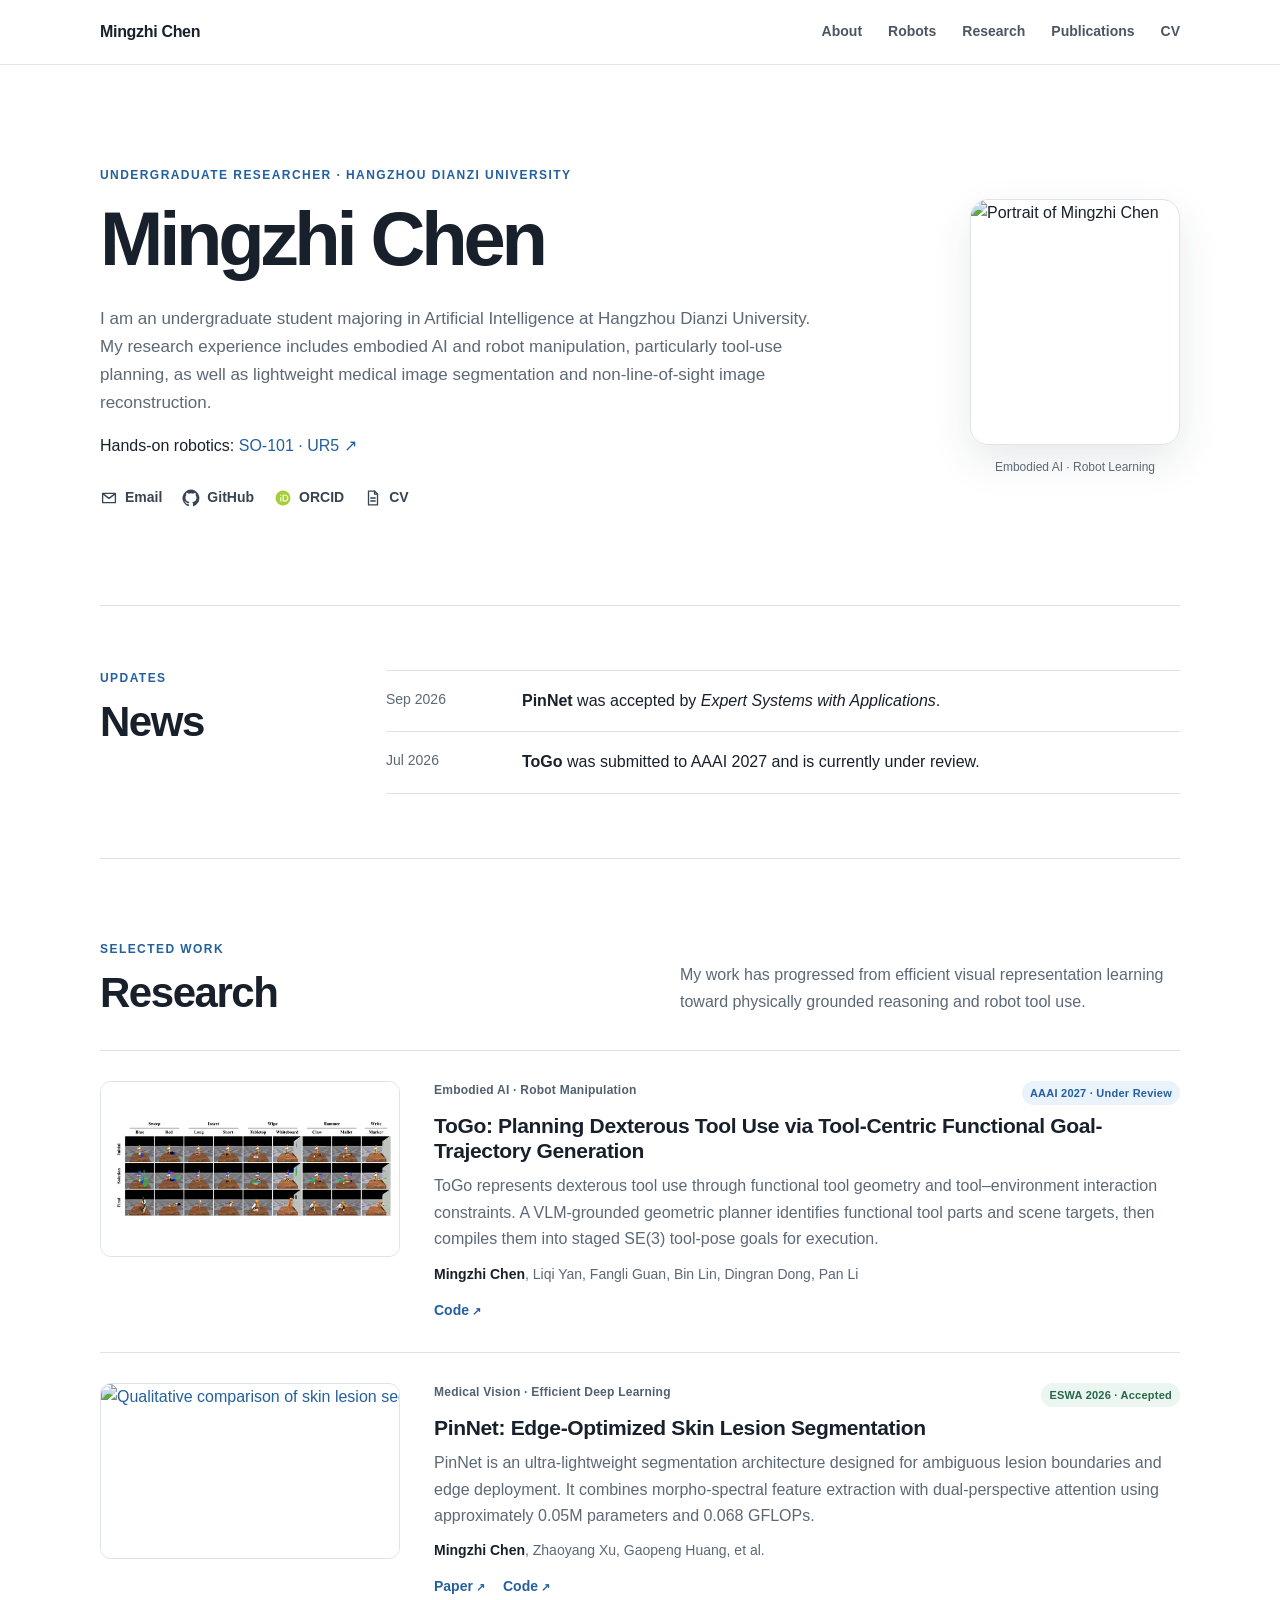
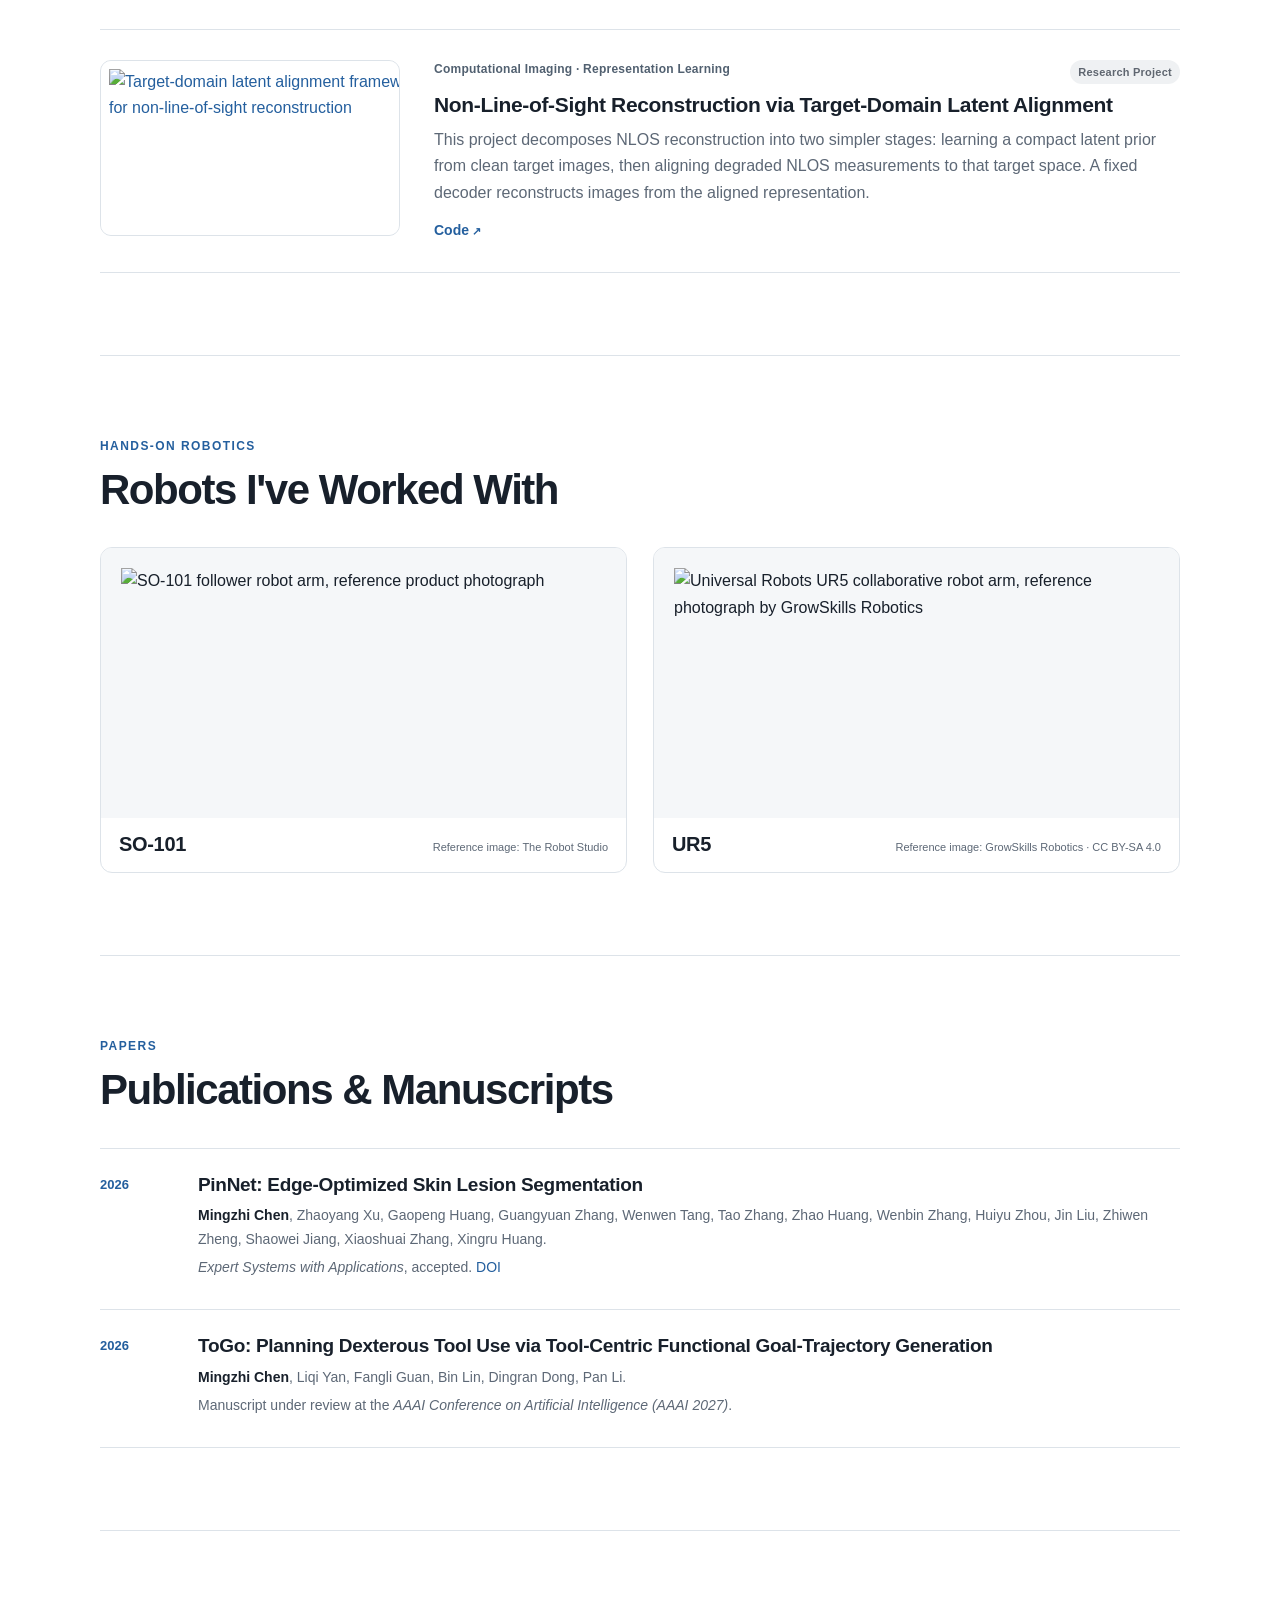
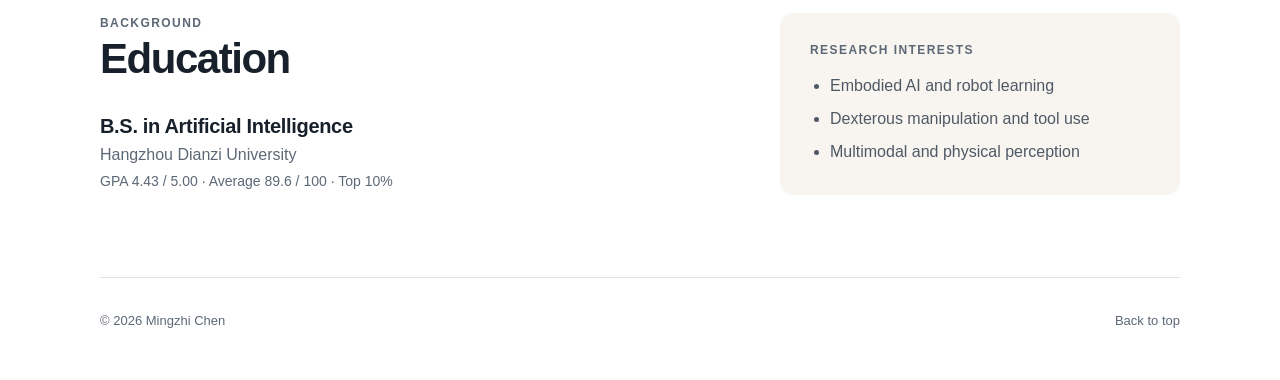
==== index.html @ b7fc25a0 "Surface robots section in homepage navigation and introduction" ====
<!doctype html>
<html lang="en">
<head>
  <meta charset="utf-8">
  <meta name="viewport" content="width=device-width, initial-scale=1">
  <meta name="description" content="Mingzhi Chen — undergraduate researcher with experience in robot tool use, efficient visual learning, and computational imaging.">
  <title>Mingzhi Chen</title>
  <link rel="preconnect" href="https://avatars.githubusercontent.com">
  <link rel="stylesheet" href="style.css">
</head>
<body>
  <header class="topbar">
    <div class="wrap nav">
      <a class="site-name" href="#top">Mingzhi Chen</a>
      <nav aria-label="Primary navigation">
        <a href="#about">About</a>
        <a href="#platforms">Robots</a>
        <a href="#research">Research</a>
        <a href="#publications">Publications</a>
        <a id="nav-cv-link" href="cv.pdf" target="_blank" rel="noreferrer">CV</a>
      </nav>
    </div>
  </header>

  <main id="top">
    <section id="about" class="wrap hero">
      <div class="hero-copy">
        <p class="eyebrow">Undergraduate Researcher · Hangzhou Dianzi University</p>
        <h1>Mingzhi Chen</h1>
        <p class="bio">I am an undergraduate student majoring in Artificial Intelligence at Hangzhou Dianzi University. My research experience includes embodied AI and robot manipulation, particularly tool-use planning, as well as lightweight medical image segmentation and non-line-of-sight image reconstruction.</p>
        <p class="robot-highlight">Hands-on robotics: <a href="#platforms">SO-101 · UR5 ↗</a></p>
        <div class="profile-links" aria-label="Profile links">
          <a href="mailto:MZChen798@gmail.com" aria-label="Email Mingzhi Chen">
            <svg viewBox="0 0 24 24" aria-hidden="true"><path d="M3.5 5.75h17v12.5h-17z"/><path d="m4 6.5 8 6 8-6"/></svg>
            <span>Email</span>
          </a>
          <a href="https://github.com/BIGBIGDANG" target="_blank" rel="noreferrer" aria-label="GitHub profile">
            <svg class="fill-icon" viewBox="0 0 24 24" aria-hidden="true"><path d="M12 .8a11.4 11.4 0 0 0-3.6 22.2c.6.1.8-.2.8-.6v-2.2c-3.4.7-4.1-1.4-4.1-1.4-.6-1.4-1.4-1.8-1.4-1.8-1.1-.8.1-.8.1-.8 1.2.1 1.9 1.3 1.9 1.3 1.1 1.9 2.9 1.4 3.6 1.1.1-.8.4-1.4.8-1.7-2.7-.3-5.5-1.4-5.5-5.7 0-1.3.4-2.3 1.2-3.1-.1-.3-.5-1.6.1-3.1 0 0 1-.3 3.2 1.2a11.2 11.2 0 0 1 5.8 0C17 5 18 5.3 18 5.3c.6 1.5.2 2.8.1 3.1.8.8 1.2 1.8 1.2 3.1 0 4.4-2.8 5.4-5.5 5.7.4.4.8 1.1.8 2.2v3c0 .4.2.7.8.6A11.4 11.4 0 0 0 12 .8Z"/></svg>
            <span>GitHub</span>
          </a>
          <a href="https://orcid.org/0009-0000-8176-6232" target="_blank" rel="noreferrer" aria-label="ORCID profile">
            <svg class="orcid-icon" viewBox="0 0 24 24" aria-hidden="true"><circle cx="12" cy="12" r="10"/><path d="M8.4 7.5h1.4v1.4H8.4zm0 3h1.4v6H8.4zm3.1-3h3.2c2.7 0 4.5 1.8 4.5 4.5s-1.8 4.5-4.5 4.5h-3.2zm1.4 1.3v6.4h1.7c1.9 0 3.1-1.2 3.1-3.2s-1.2-3.2-3.1-3.2z"/></svg>
            <span>ORCID</span>
          </a>
          <a id="cv-link" href="cv.pdf" target="_blank" rel="noreferrer" aria-label="Curriculum vitae PDF">
            <svg viewBox="0 0 24 24" aria-hidden="true"><path d="M6 2.75h8l4 4v14.5H6z"/><path d="M14 2.75v4h4M9 12h6M9 16h6"/></svg>
            <span>CV</span>
          </a>
        </div>
      </div>

      <div class="portrait-wrap">
        <img class="portrait" src="https://avatars.githubusercontent.com/u/136236857?v=4" alt="Portrait of Mingzhi Chen" width="460" height="460">
        <p>Embodied AI · Robot Learning</p>
      </div>
    </section>

    <section id="news" class="wrap section compact-section">
      <div class="section-title">
        <p class="eyebrow">Updates</p>
        <h2>News</h2>
      </div>
      <div class="news-list">
        <div class="news-item">
          <time datetime="2026-09">Sep 2026</time>
          <p><strong>PinNet</strong> was accepted by <em>Expert Systems with Applications</em>.</p>
        </div>
        <div class="news-item">
          <time datetime="2026-07">Jul 2026</time>
          <p><strong>ToGo</strong> was submitted to AAAI 2027 and is currently under review.</p>
        </div>
      </div>
    </section>

    <section id="research" class="wrap section">
      <div class="section-title section-title-wide">
        <div>
          <p class="eyebrow">Selected work</p>
          <h2>Research</h2>
        </div>
        <p>My work has progressed from efficient visual representation learning toward physically grounded reasoning and robot tool use.</p>
      </div>

      <article class="research-row">
        <a class="research-media" href="https://github.com/BIGBIGDANG/Tool-Frame" target="_blank" rel="noreferrer" aria-label="View the ToGo project repository">
          <img src="assets/togo-preview.webp" alt="ToGo qualitative results across nine dexterous tool-use tasks" width="520" height="179">
        </a>
        <div class="research-body">
          <div class="research-meta"><span>Embodied AI · Robot Manipulation</span><span class="status">AAAI 2027 · Under Review</span></div>
          <h3>ToGo: Planning Dexterous Tool Use via Tool-Centric Functional Goal-Trajectory Generation</h3>
          <p>ToGo represents dexterous tool use through functional tool geometry and tool–environment interaction constraints. A VLM-grounded geometric planner identifies functional tool parts and scene targets, then compiles them into staged SE(3) tool-pose goals for execution.</p>
          <p class="authors"><strong>Mingzhi Chen</strong>, Liqi Yan, Fangli Guan, Bin Lin, Dingran Dong, Pan Li</p>
          <div class="paper-links"><a href="https://github.com/BIGBIGDANG/Tool-Frame" target="_blank" rel="noreferrer">Code</a></div>
        </div>
      </article>

      <article class="research-row">
        <a class="research-media research-media--pinnet-results" href="https://doi.org/10.1016/j.eswa.2026.134354" target="_blank" rel="noreferrer" aria-label="Open the PinNet paper">
          <img loading="lazy" src="https://raw.githubusercontent.com/IMOP-lab/PinNet/main/figures/compare.png" alt="Qualitative comparison of skin lesion segmentation results" width="3402" height="1935">
        </a>
        <div class="research-body">
          <div class="research-meta"><span>Medical Vision · Efficient Deep Learning</span><span class="status accepted">ESWA 2026 · Accepted</span></div>
          <h3>PinNet: Edge-Optimized Skin Lesion Segmentation</h3>
          <p>PinNet is an ultra-lightweight segmentation architecture designed for ambiguous lesion boundaries and edge deployment. It combines morpho-spectral feature extraction with dual-perspective attention using approximately 0.05M parameters and 0.068 GFLOPs.</p>
          <p class="authors"><strong>Mingzhi Chen</strong>, Zhaoyang Xu, Gaopeng Huang, et al.</p>
          <div class="paper-links"><a href="https://doi.org/10.1016/j.eswa.2026.134354" target="_blank" rel="noreferrer">Paper</a><a href="https://github.com/IMOP-lab/PinNet" target="_blank" rel="noreferrer">Code</a></div>
        </div>
      </article>

      <article class="research-row">
        <a class="research-media" href="https://github.com/BIGBIGDANG/D2L" target="_blank" rel="noreferrer" aria-label="View the NLOS reconstruction project">
          <img loading="lazy" src="https://raw.githubusercontent.com/BIGBIGDANG/D2L/main/NLOS_v2.png" alt="Target-domain latent alignment framework for non-line-of-sight reconstruction" width="4482" height="2248">
        </a>
        <div class="research-body">
          <div class="research-meta"><span>Computational Imaging · Representation Learning</span><span class="status neutral">Research Project</span></div>
          <h3>Non-Line-of-Sight Reconstruction via Target-Domain Latent Alignment</h3>
          <p>This project decomposes NLOS reconstruction into two simpler stages: learning a compact latent prior from clean target images, then aligning degraded NLOS measurements to that target space. A fixed decoder reconstructs images from the aligned representation.</p>
          <div class="paper-links"><a href="https://github.com/BIGBIGDANG/D2L" target="_blank" rel="noreferrer">Code</a></div>
        </div>
      </article>
    </section>

    <section id="platforms" class="wrap section robot-section">
      <div class="section-title">
        <p class="eyebrow">Hands-on robotics</p>
        <h2>Robots I've Worked With</h2>
      </div>
      <div class="robot-grid">
        <article class="robot-card">
          <div class="robot-photo">
            <img loading="lazy" src="https://raw.githubusercontent.com/TheRobotStudio/SO-ARM100/main/media/SO101_Follower.webp" alt="SO-101 follower robot arm, reference product photograph" width="520" height="340">
          </div>
          <div class="robot-card-footer">
            <h3>SO-101</h3>
            <a class="robot-credit" href="https://github.com/TheRobotStudio/SO-ARM100" target="_blank" rel="noreferrer">Reference image: The Robot Studio</a>
          </div>
        </article>
        <article class="robot-card">
          <div class="robot-photo">
            <img loading="lazy" src="https://commons.wikimedia.org/wiki/Special:FilePath/Cobot.jpg?width=500" alt="Universal Robots UR5 collaborative robot arm, reference photograph by GrowSkills Robotics" width="500" height="340">
          </div>
          <div class="robot-card-footer">
            <h3>UR5</h3>
            <a class="robot-credit" href="https://commons.wikimedia.org/wiki/File:Cobot.jpg" target="_blank" rel="noreferrer">Reference image: GrowSkills Robotics · CC BY-SA 4.0</a>
          </div>
        </article>
      </div>
    </section>

    <section id="publications" class="wrap section">
      <div class="section-title">
        <p class="eyebrow">Papers</p>
        <h2>Publications &amp; Manuscripts</h2>
      </div>
      <div class="publication-list">
        <article class="publication">
          <span class="pub-year">2026</span>
          <div>
            <h3>PinNet: Edge-Optimized Skin Lesion Segmentation</h3>
            <p><strong>Mingzhi Chen</strong>, Zhaoyang Xu, Gaopeng Huang, Guangyuan Zhang, Wenwen Tang, Tao Zhang, Zhao Huang, Wenbin Zhang, Huiyu Zhou, Jin Liu, Zhiwen Zheng, Shaowei Jiang, Xiaoshuai Zhang, Xingru Huang.</p>
            <p><em>Expert Systems with Applications</em>, accepted. <a href="https://doi.org/10.1016/j.eswa.2026.134354" target="_blank" rel="noreferrer">DOI</a></p>
          </div>
        </article>
        <article class="publication">
          <span class="pub-year">2026</span>
          <div>
            <h3>ToGo: Planning Dexterous Tool Use via Tool-Centric Functional Goal-Trajectory Generation</h3>
            <p><strong>Mingzhi Chen</strong>, Liqi Yan, Fangli Guan, Bin Lin, Dingran Dong, Pan Li.</p>
            <p>Manuscript under review at the <em>AAAI Conference on Artificial Intelligence (AAAI 2027)</em>.</p>
          </div>
        </article>
      </div>
    </section>

    <section id="background" class="wrap section background-section">
      <div>
        <p class="eyebrow">Background</p>
        <h2>Education</h2>
        <h3>B.S. in Artificial Intelligence</h3>
        <p>Hangzhou Dianzi University</p>
        <p class="education-score">GPA 4.43 / 5.00 · Average 89.6 / 100 · Top 10%</p>
      </div>
      <aside>
        <p class="eyebrow">Research interests</p>
        <ul>
          <li>Embodied AI and robot learning</li>
          <li>Dexterous manipulation and tool use</li>
          <li>Multimodal and physical perception</li>
        </ul>
      </aside>
    </section>
  </main>

  <footer class="wrap footer">
    <span>© 2026 Mingzhi Chen</span>
    <a href="#top">Back to top</a>
  </footer>
</body>
</html>
---- style.css ----
:root {
  --ink: #18202b;
  --muted: #5d6876;
  --soft: #f5f7f9;
  --warm: #f8f5f0;
  --line: #dde3e9;
  --accent: #245f9e;
  --accent-soft: #eaf2fb;
  --accepted: #276749;
  --accepted-soft: #eaf6ef;
  --max: 1080px;
}

* { box-sizing: border-box; }
html { scroll-behavior: smooth; }
body {
  margin: 0;
  color: var(--ink);
  background: #fff;
  font-family: Inter, ui-sans-serif, -apple-system, BlinkMacSystemFont, "Segoe UI", sans-serif;
  font-size: 16px;
  line-height: 1.65;
  -webkit-font-smoothing: antialiased;
}

a { color: var(--accent); text-decoration: none; }
a:hover { color: #173f69; }
img { display: block; max-width: 100%; }
.wrap { width: min(calc(100% - 48px), var(--max)); margin-inline: auto; }

.topbar {
  position: sticky;
  top: 0;
  z-index: 20;
  border-bottom: 1px solid rgba(221, 227, 233, .9);
  background: rgba(255, 255, 255, .92);
  backdrop-filter: blur(12px);
}

.nav { min-height: 64px; display: flex; align-items: center; justify-content: space-between; gap: 28px; }
.site-name { color: var(--ink); font-weight: 750; letter-spacing: -.02em; }
.nav nav { display: flex; align-items: center; gap: 26px; }
.nav nav a { color: #4c5663; font-size: 14px; font-weight: 550; }
.nav nav a:hover { color: var(--accent); }

.hero {
  display: grid;
  grid-template-columns: minmax(0, 1fr) 210px;
  align-items: center;
  gap: 74px;
  min-height: 540px;
  padding-block: 82px 76px;
}

.eyebrow {
  margin: 0 0 10px;
  color: var(--accent);
  font-size: 12px;
  font-weight: 750;
  letter-spacing: .12em;
  line-height: 1.4;
  text-transform: uppercase;
}

h1, h2, h3 { margin-top: 0; color: var(--ink); line-height: 1.2; }
h1 { margin-bottom: 20px; font-size: clamp(48px, 7vw, 76px); letter-spacing: -.055em; }
h2 { margin-bottom: 0; font-size: clamp(30px, 4vw, 42px); letter-spacing: -.035em; }
h3 { letter-spacing: -.016em; }
.bio { max-width: 720px; margin: 0; color: var(--muted); font-size: 17px; }
.bio strong { color: #303a47; font-weight: 650; }

.portrait-wrap { justify-self: end; width: 210px; }
.portrait {
  width: 210px;
  height: 246px;
  border: 1px solid var(--line);
  border-radius: 18px;
  box-shadow: 0 16px 40px rgba(31, 45, 61, .10);
  object-fit: cover;
}
.portrait-wrap p { margin: 13px 0 0; color: var(--muted); font-size: 12px; text-align: center; }

.profile-links { display: flex; flex-wrap: wrap; gap: 10px 20px; margin-top: 27px; }
.profile-links a { display: inline-flex; align-items: center; gap: 7px; color: #384452; font-size: 14px; font-weight: 650; }
.profile-links a:hover { color: var(--accent); }
.profile-links svg { width: 18px; height: 18px; flex: 0 0 18px; fill: none; stroke: currentColor; stroke-linecap: round; stroke-linejoin: round; stroke-width: 1.75; }
.profile-links .fill-icon { fill: currentColor; stroke: none; }
.profile-links .orcid-icon { fill: #a6ce39; stroke: none; }
.profile-links .orcid-icon path { fill: #fff; }

.section { padding-block: 82px; border-top: 1px solid var(--line); scroll-margin-top: 64px; }
.compact-section { display: grid; grid-template-columns: 230px 1fr; gap: 56px; padding-block: 64px; }
.section-title { margin-bottom: 32px; }
.compact-section .section-title { margin: 0; }
.section-title-wide { display: grid; grid-template-columns: 1fr minmax(300px, 500px); align-items: end; gap: 48px; }
.section-title-wide > p { margin: 0 0 3px; color: var(--muted); }

.news-list { border-top: 1px solid var(--line); }
.news-item { display: grid; grid-template-columns: 112px 1fr; gap: 24px; padding: 17px 0; border-bottom: 1px solid var(--line); }
.news-item time { color: var(--muted); font-size: 14px; font-variant-numeric: tabular-nums; }
.news-item p { margin: 0; }

.robot-grid { display: grid; grid-template-columns: repeat(2, minmax(0, 1fr)); gap: 26px; }
.robot-card { min-width: 0; border: 1px solid var(--line); border-radius: 12px; overflow: hidden; background: #fff; }
.robot-photo { display: grid; place-items: center; height: 270px; padding: 20px; background: var(--soft); }
.robot-photo img { width: 100%; height: 100%; object-fit: contain; }
.robot-card-footer { display: flex; flex-wrap: wrap; justify-content: space-between; align-items: baseline; gap: 4px 15px; padding: 14px 18px 16px; }
.robot-card-footer h3 { margin: 0; font-size: 20px; }
.robot-credit { color: var(--muted); font-size: 11px; }
.robot-credit:hover { color: var(--accent); }

.research-row {
  display: grid;
  grid-template-columns: 300px minmax(0, 1fr);
  gap: 34px;
  align-items: start;
  padding: 30px 0;
  border-bottom: 1px solid var(--line);
}
.research-row:first-of-type { border-top: 1px solid var(--line); }
.research-media {
  display: grid;
  place-items: center;
  width: 300px;
  height: 176px;
  overflow: hidden;
  border: 1px solid var(--line);
  border-radius: 11px;
  background: var(--soft);
}
.research-media img { width: 100%; height: 100%; padding: 8px; background: #fff; object-fit: contain; transition: transform .25s ease; }
.research-media:hover img { transform: scale(1.018); }
.research-media--pinnet-results img {
  align-self: start;
  justify-self: start;
  width: 172%;
  max-width: none;
  height: auto;
  padding: 0;
  transform-origin: top left;
}
.research-body h3 { margin: 8px 0 10px; font-size: 21px; }
.research-body > p { margin: 0 0 10px; color: var(--muted); }
.research-meta { display: flex; flex-wrap: wrap; justify-content: space-between; gap: 8px 16px; color: #516070; font-size: 12px; font-weight: 700; letter-spacing: .02em; }
.status { padding: 3px 8px; border-radius: 999px; color: var(--accent); background: var(--accent-soft); font-size: 11px; white-space: nowrap; }
.status.accepted { color: var(--accepted); background: var(--accepted-soft); }
.status.neutral { color: #5f6670; background: #eff1f3; }
.authors { font-size: 14px; }
.authors strong { color: var(--ink); }
.paper-links { display: flex; gap: 18px; margin-top: 13px; }
.paper-links a { font-size: 14px; font-weight: 700; }
.paper-links a::after { content: " ↗"; font-size: 11px; }

.publication-list { border-top: 1px solid var(--line); }
.publication { display: grid; grid-template-columns: 72px 1fr; gap: 26px; padding: 25px 0; border-bottom: 1px solid var(--line); }
.pub-year { color: var(--accent); font-size: 13px; font-weight: 750; }
.publication h3 { margin-bottom: 8px; font-size: 19px; }
.publication p { margin: 5px 0; color: var(--muted); font-size: 14px; }
.publication strong { color: var(--ink); }

.background-section { display: grid; grid-template-columns: 1.2fr .8fr; gap: 80px; }
.background-section h3 { margin: 30px 0 4px; font-size: 20px; }
.background-section p { margin: 2px 0; color: var(--muted); }
.education-score { font-size: 14px; }
.background-section aside { padding: 27px 30px; border-radius: 14px; background: var(--warm); }
.background-section ul { margin: 14px 0 0; padding-left: 20px; color: #4f5966; }
.background-section li + li { margin-top: 7px; }

.footer { display: flex; justify-content: space-between; gap: 24px; padding-block: 32px 48px; border-top: 1px solid var(--line); color: var(--muted); font-size: 13px; }
.footer a { color: var(--muted); }
.footer a:hover { color: var(--accent); }

@media (max-width: 820px) {
  .nav nav { gap: 18px; }
  .nav nav a:nth-child(4) { display: none; }
  .hero { grid-template-columns: minmax(0, 1fr) 170px; gap: 38px; min-height: auto; padding-block: 70px; }
  .portrait-wrap, .portrait { width: 170px; }
  .portrait { height: 204px; }
  .compact-section { grid-template-columns: 170px 1fr; gap: 36px; }
  .section-title-wide { grid-template-columns: 1fr; gap: 14px; }
  .research-row { grid-template-columns: 250px minmax(0, 1fr); gap: 26px; }
  .research-media { width: 250px; height: 154px; }
}

@media (max-width: 640px) {
  .wrap { width: min(calc(100% - 32px), var(--max)); }
  .nav { min-height: 58px; }
  .nav nav { gap: 15px; }
  .nav nav a { font-size: 13px; }
  .nav nav a:nth-child(3) { display: none; }
  .hero { grid-template-columns: 1fr; gap: 35px; padding-block: 54px 60px; }
  .portrait-wrap { justify-self: start; order: -1; width: 142px; }
  .portrait { width: 142px; height: 164px; border-radius: 14px; }
  .portrait-wrap p { display: none; }
  h1 { font-size: 48px; }
  .section { padding-block: 60px; }
  .compact-section, .background-section { grid-template-columns: 1fr; gap: 30px; }
  .robot-grid { grid-template-columns: 1fr; gap: 18px; }
  .robot-photo { height: 240px; }
  .research-row { grid-template-columns: 1fr; gap: 22px; }
  .research-media { width: 100%; height: 190px; }
  .research-body h3 { font-size: 20px; }
  .publication { grid-template-columns: 50px 1fr; gap: 14px; }
  .news-item { grid-template-columns: 88px 1fr; gap: 14px; }
  .background-section aside { padding: 24px; }
}

@media (prefers-reduced-motion: reduce) {
  html { scroll-behavior: auto; }
  .research-media img { transition: none; }
}
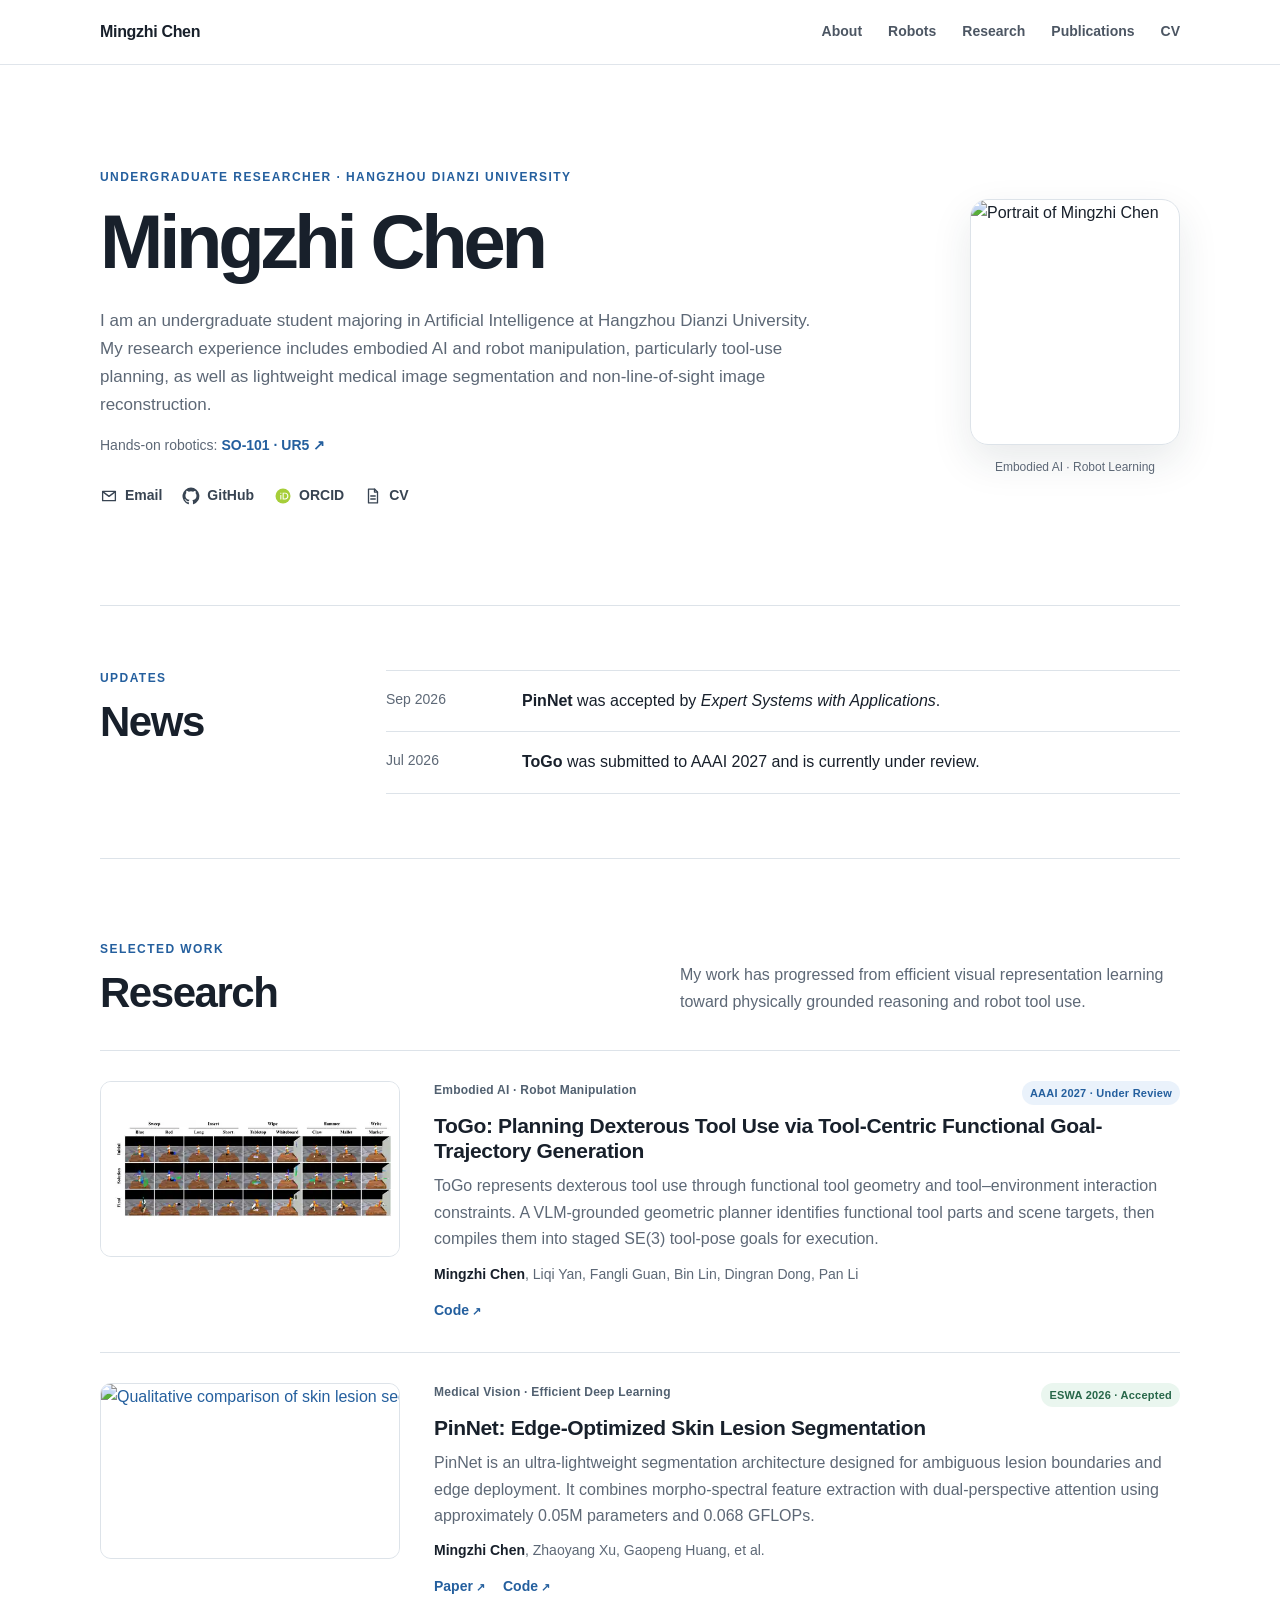
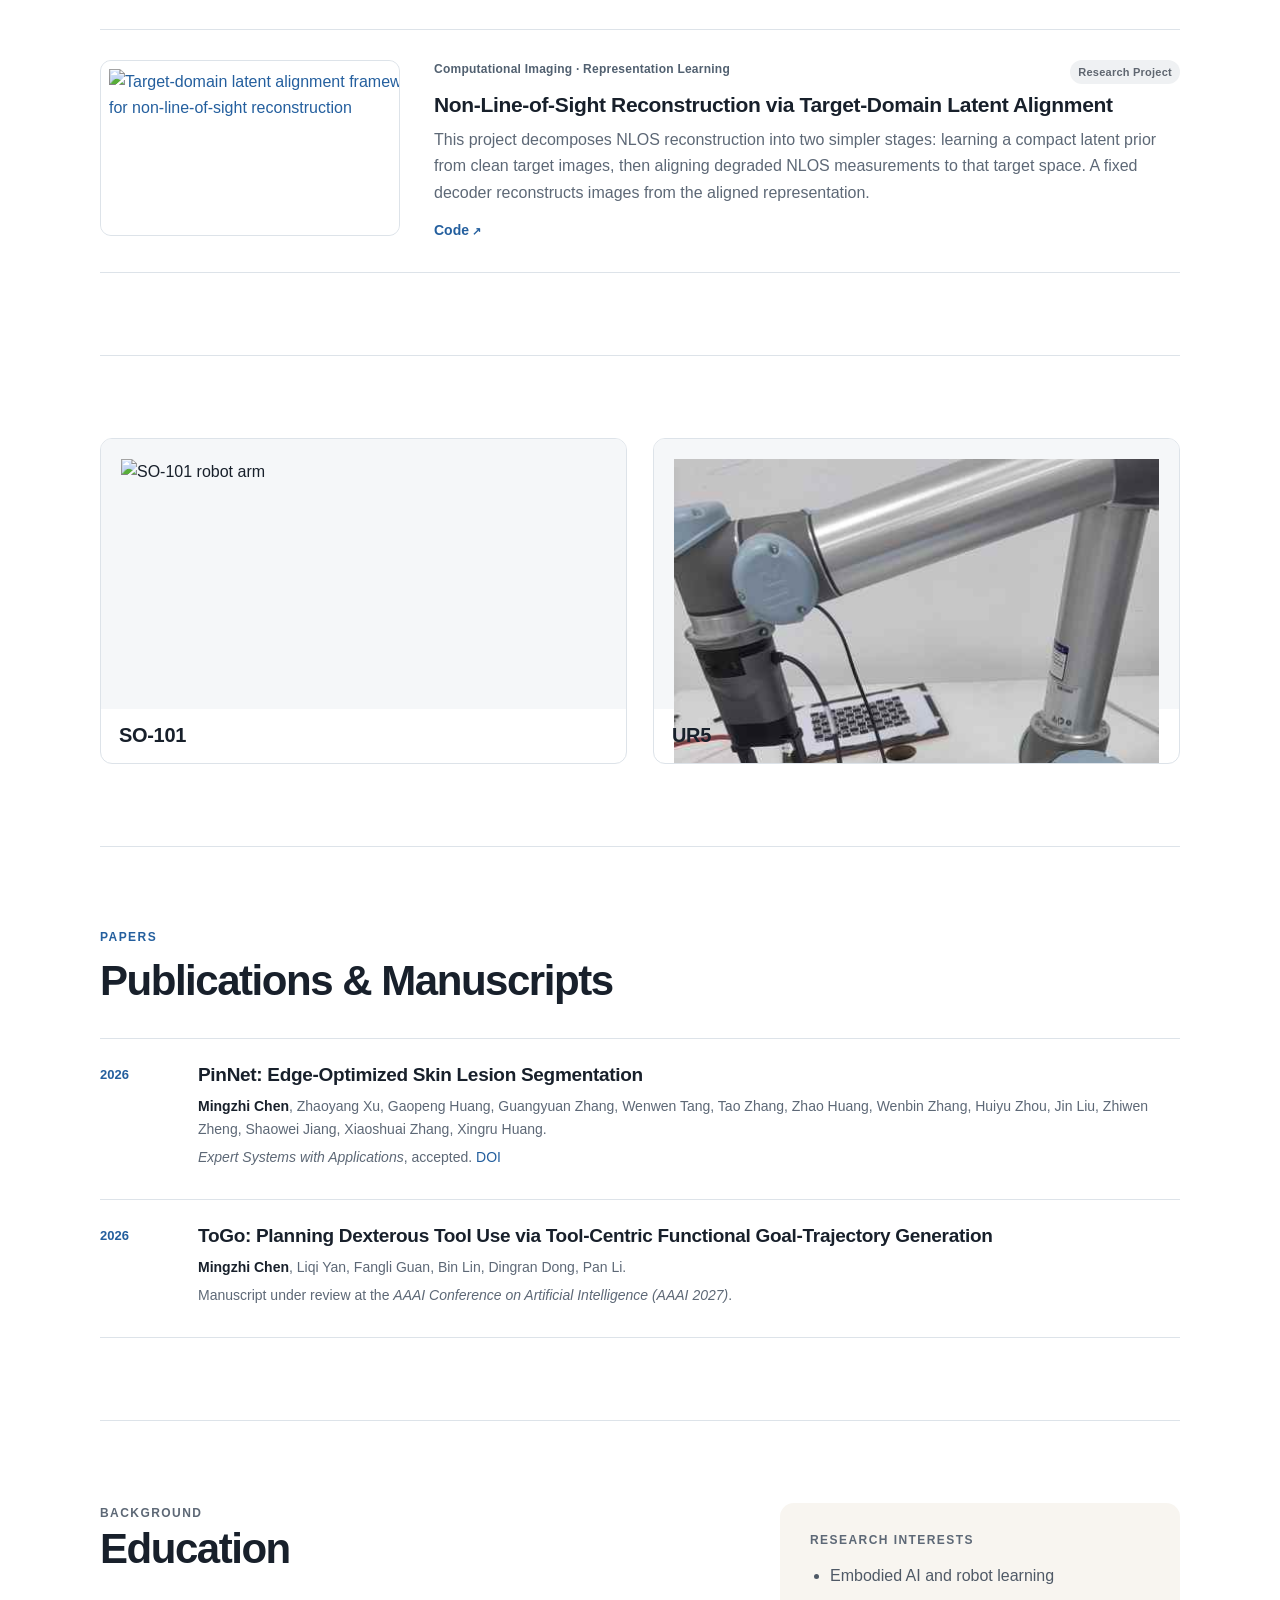
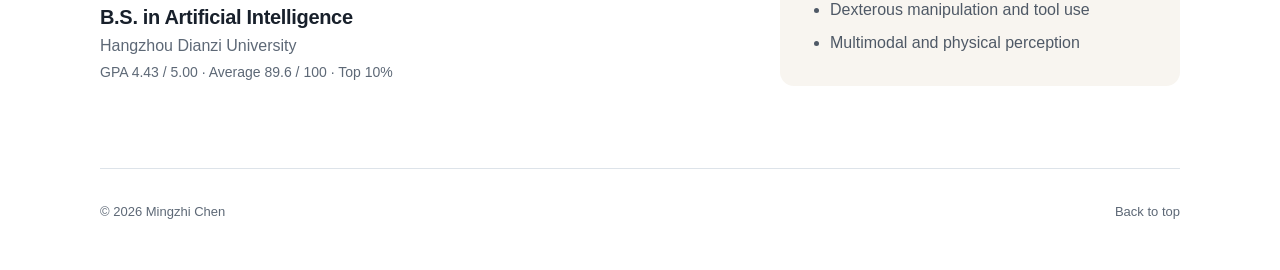
==== commit 0e0b1347: "Use lab UR5 photo and simplify robot gallery labels" ====
--- a/index.html
+++ b/index.html
@@ -120,28 +120,22 @@
       </article>
     </section>
 
-    <section id="platforms" class="wrap section robot-section">
-      <div class="section-title">
-        <p class="eyebrow">Hands-on robotics</p>
-        <h2>Robots I've Worked With</h2>
-      </div>
+    <section id="platforms" class="wrap section robot-section" aria-label="Robots">
       <div class="robot-grid">
         <article class="robot-card">
           <div class="robot-photo">
-            <img loading="lazy" src="https://raw.githubusercontent.com/TheRobotStudio/SO-ARM100/main/media/SO101_Follower.webp" alt="SO-101 follower robot arm, reference product photograph" width="520" height="340">
+            <img loading="lazy" src="https://raw.githubusercontent.com/TheRobotStudio/SO-ARM100/main/media/SO101_Follower.webp" alt="SO-101 robot arm" width="520" height="340">
           </div>
           <div class="robot-card-footer">
             <h3>SO-101</h3>
-            <a class="robot-credit" href="https://github.com/TheRobotStudio/SO-ARM100" target="_blank" rel="noreferrer">Reference image: The Robot Studio</a>
           </div>
         </article>
         <article class="robot-card">
           <div class="robot-photo">
-            <img loading="lazy" src="https://commons.wikimedia.org/wiki/Special:FilePath/Cobot.jpg?width=500" alt="Universal Robots UR5 collaborative robot arm, reference photograph by GrowSkills Robotics" width="500" height="340">
+            <img loading="lazy" src="assets/ur5-photo.jpg" alt="UR5 robot arm in the lab" width="480" height="398">
           </div>
           <div class="robot-card-footer">
             <h3>UR5</h3>
-            <a class="robot-credit" href="https://commons.wikimedia.org/wiki/File:Cobot.jpg" target="_blank" rel="noreferrer">Reference image: GrowSkills Robotics · CC BY-SA 4.0</a>
           </div>
         </article>
       </div>
--- a/style.css
+++ b/style.css
@@ -68,6 +68,8 @@
 h3 { letter-spacing: -.016em; }
 .bio { max-width: 720px; margin: 0; color: var(--muted); font-size: 17px; }
 .bio strong { color: #303a47; font-weight: 650; }
+.robot-highlight { margin: 15px 0 0; color: var(--muted); font-size: 14px; }
+.robot-highlight a { color: var(--accent); font-weight: 700; }
 
 .portrait-wrap { justify-self: end; width: 210px; }
 .portrait {
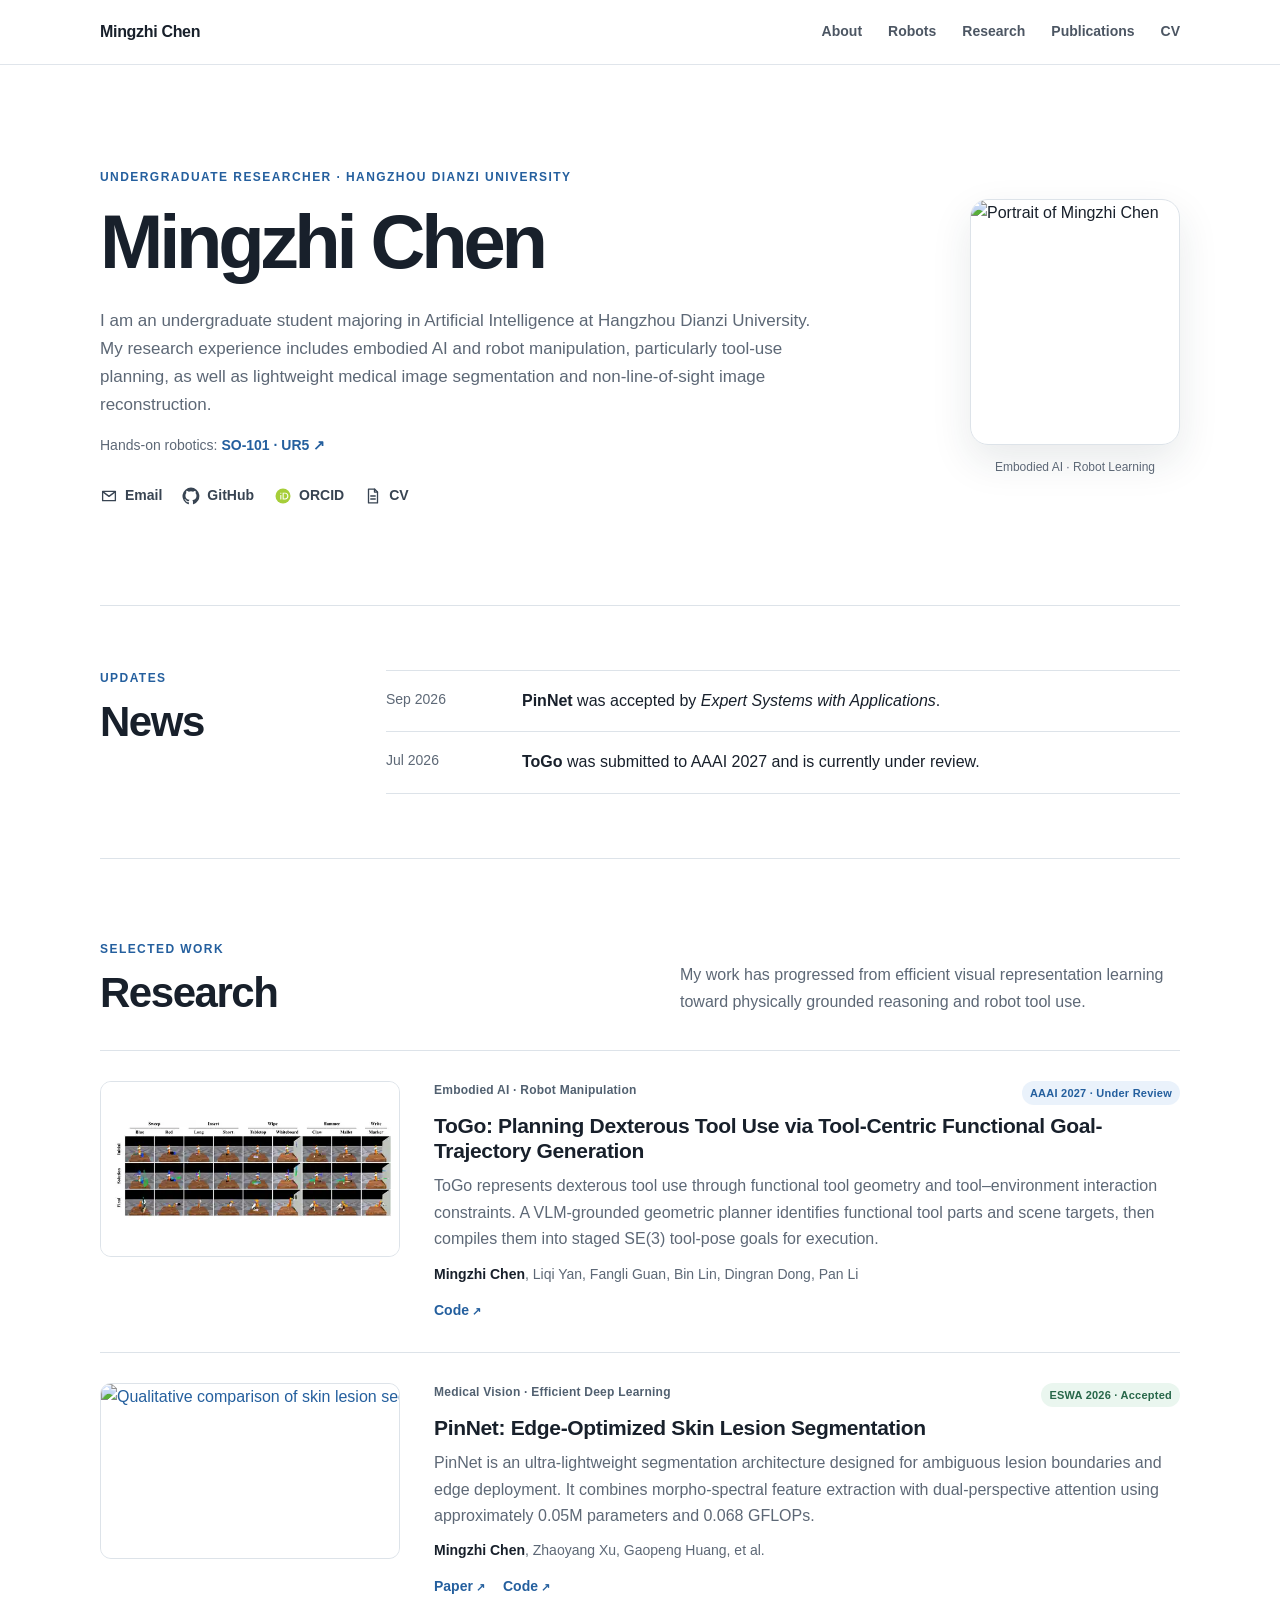
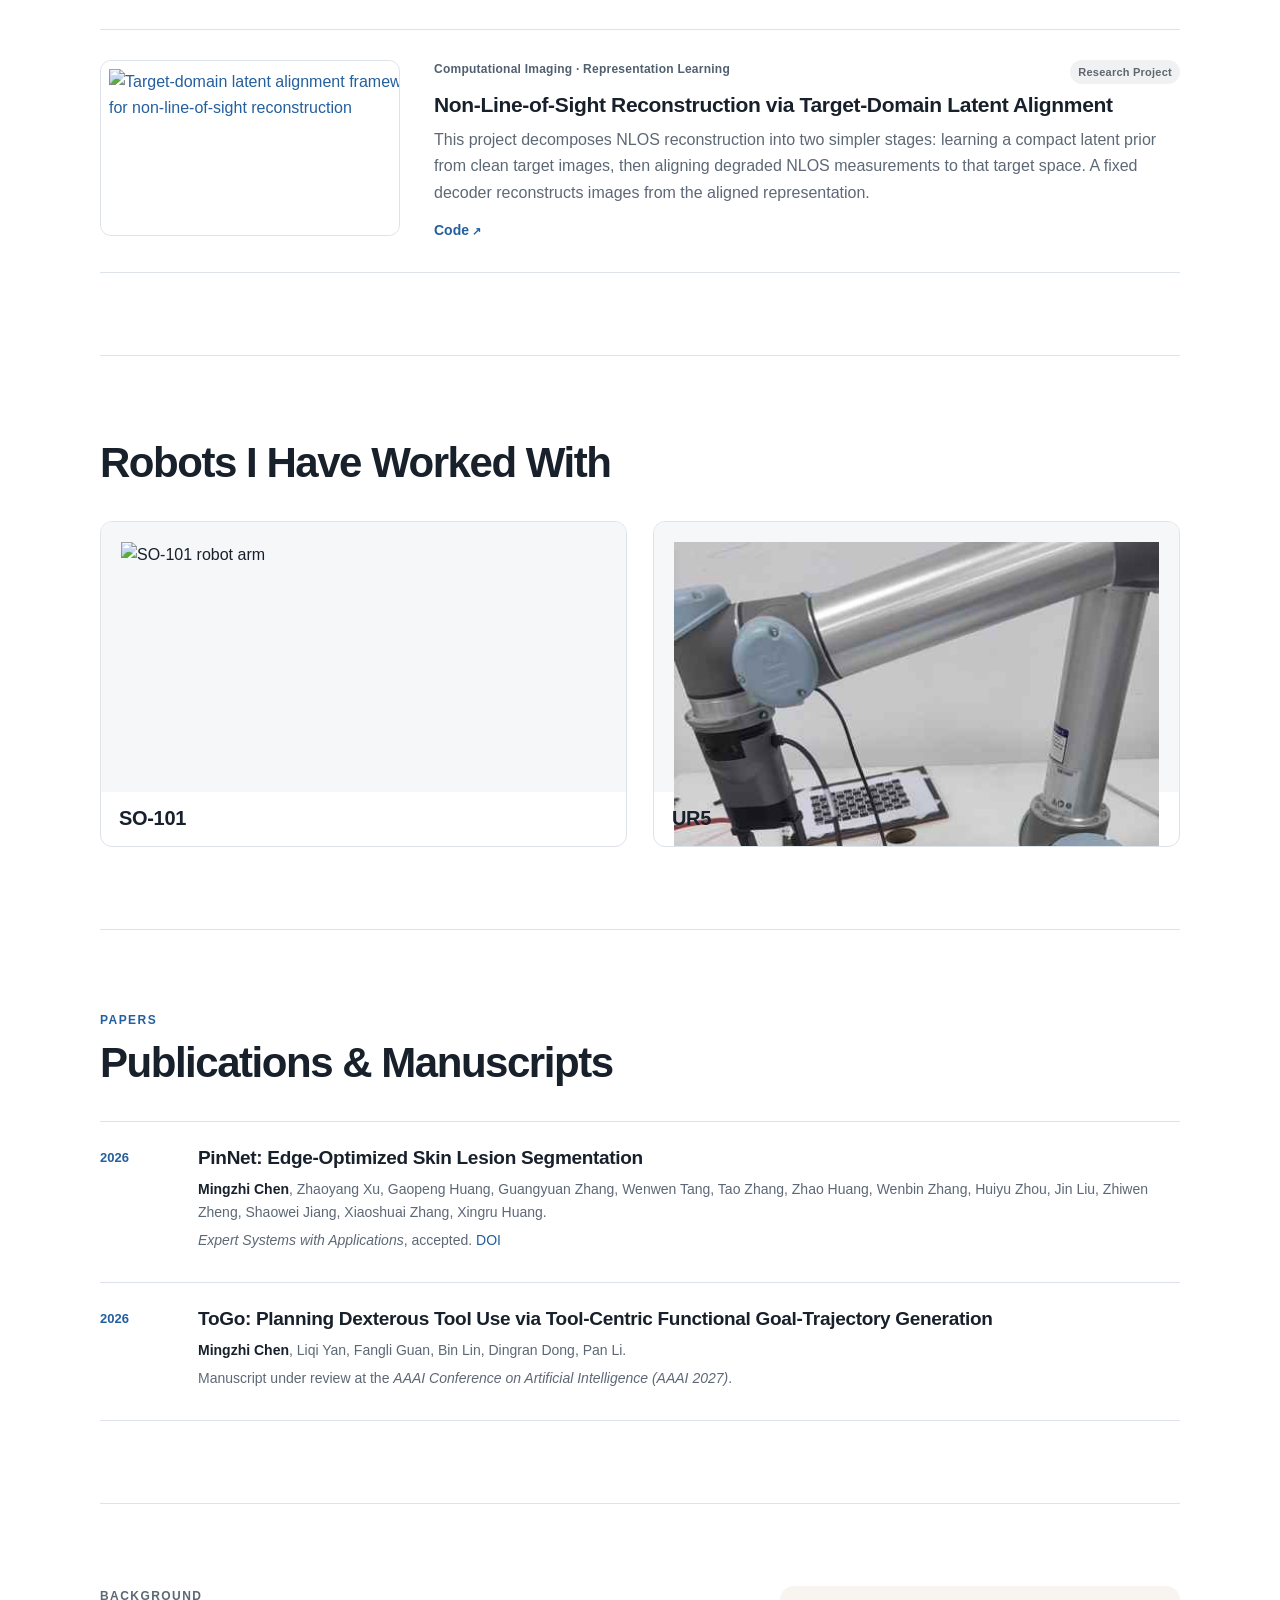
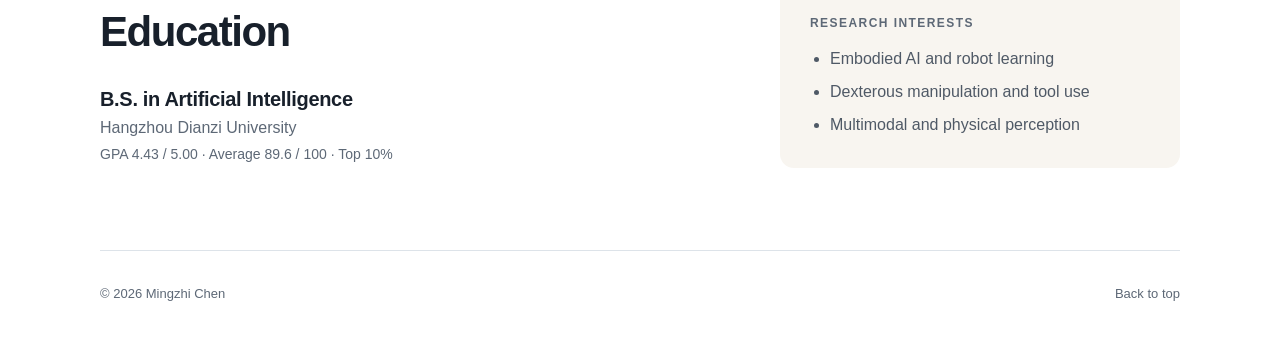
==== commit 5bd74d69: "Add Robots I Have Worked With section heading" ====
--- a/index.html
+++ b/index.html
@@ -120,7 +120,10 @@
       </article>
     </section>
 
-    <section id="platforms" class="wrap section robot-section" aria-label="Robots">
+    <section id="platforms" class="wrap section robot-section" aria-label="Robots I Have Worked With">
+      <div class="section-title">
+        <h2>Robots I Have Worked With</h2>
+      </div>
       <div class="robot-grid">
         <article class="robot-card">
           <div class="robot-photo">
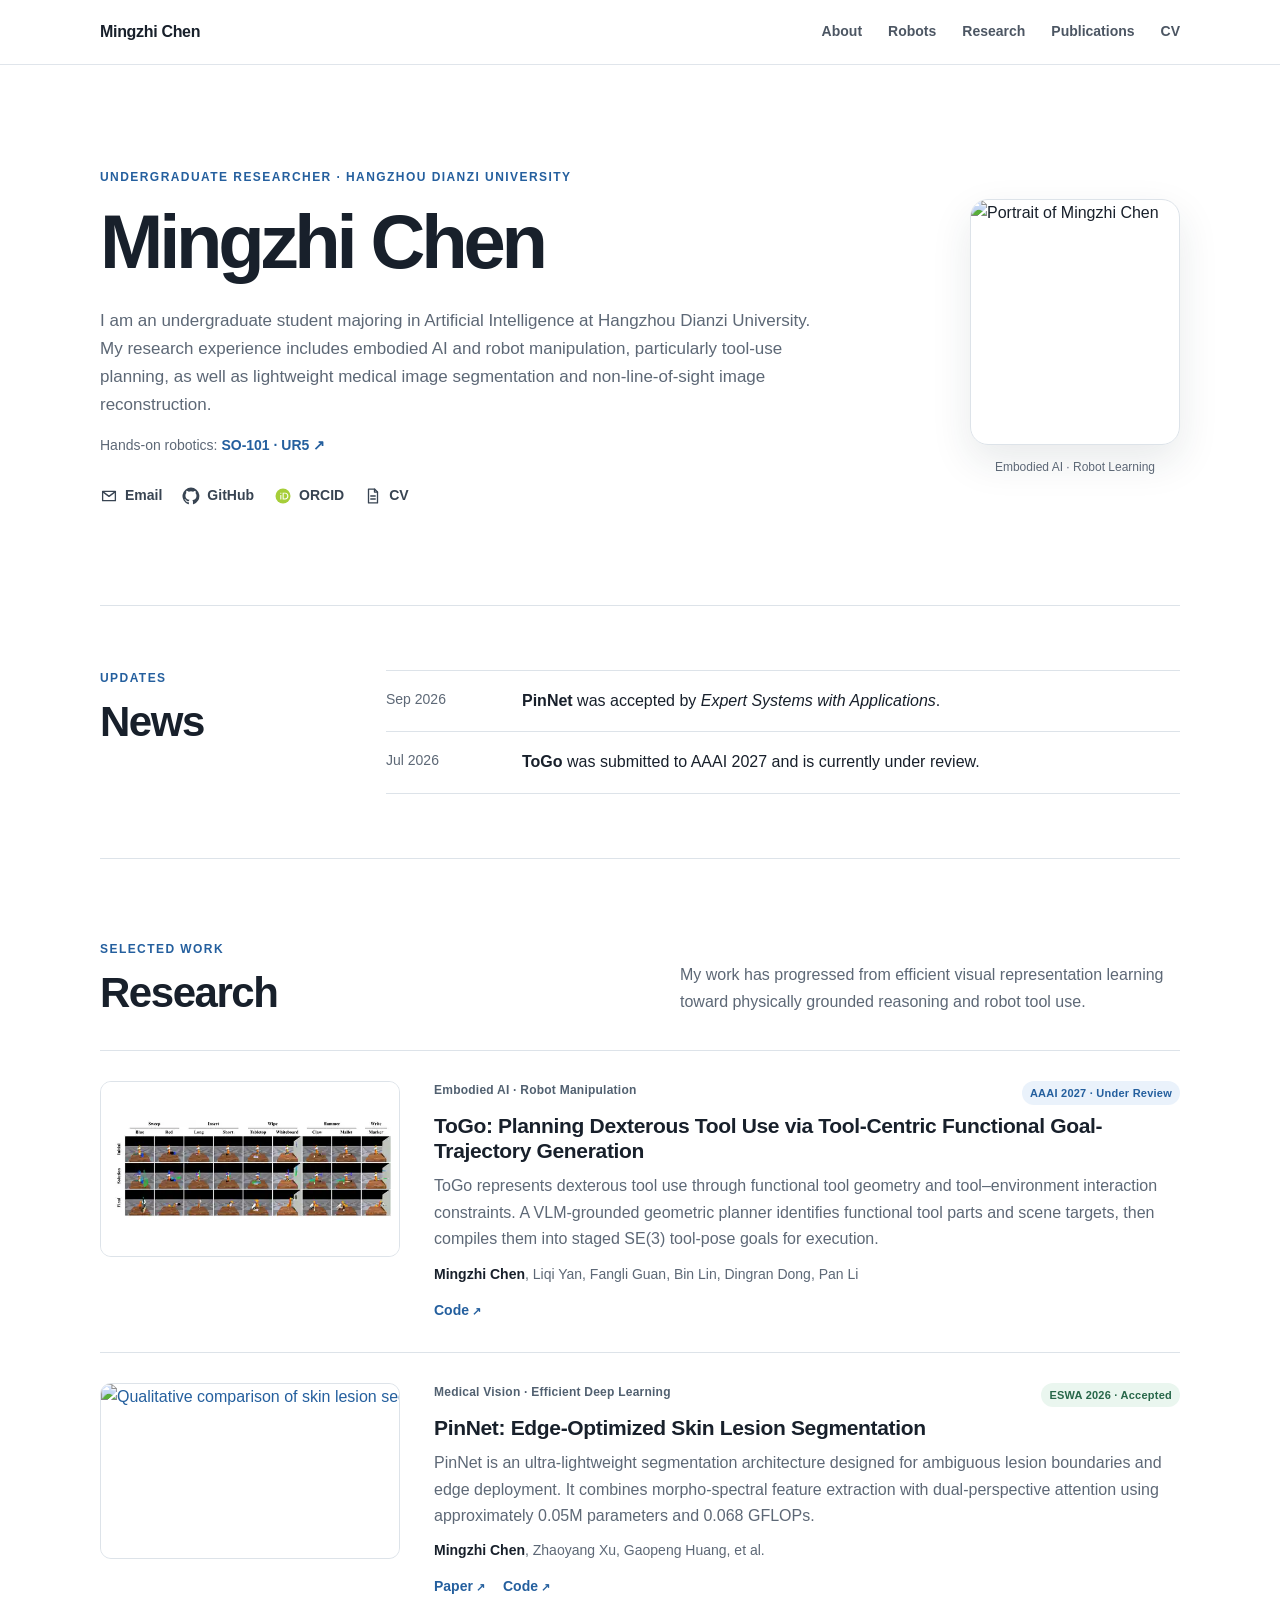
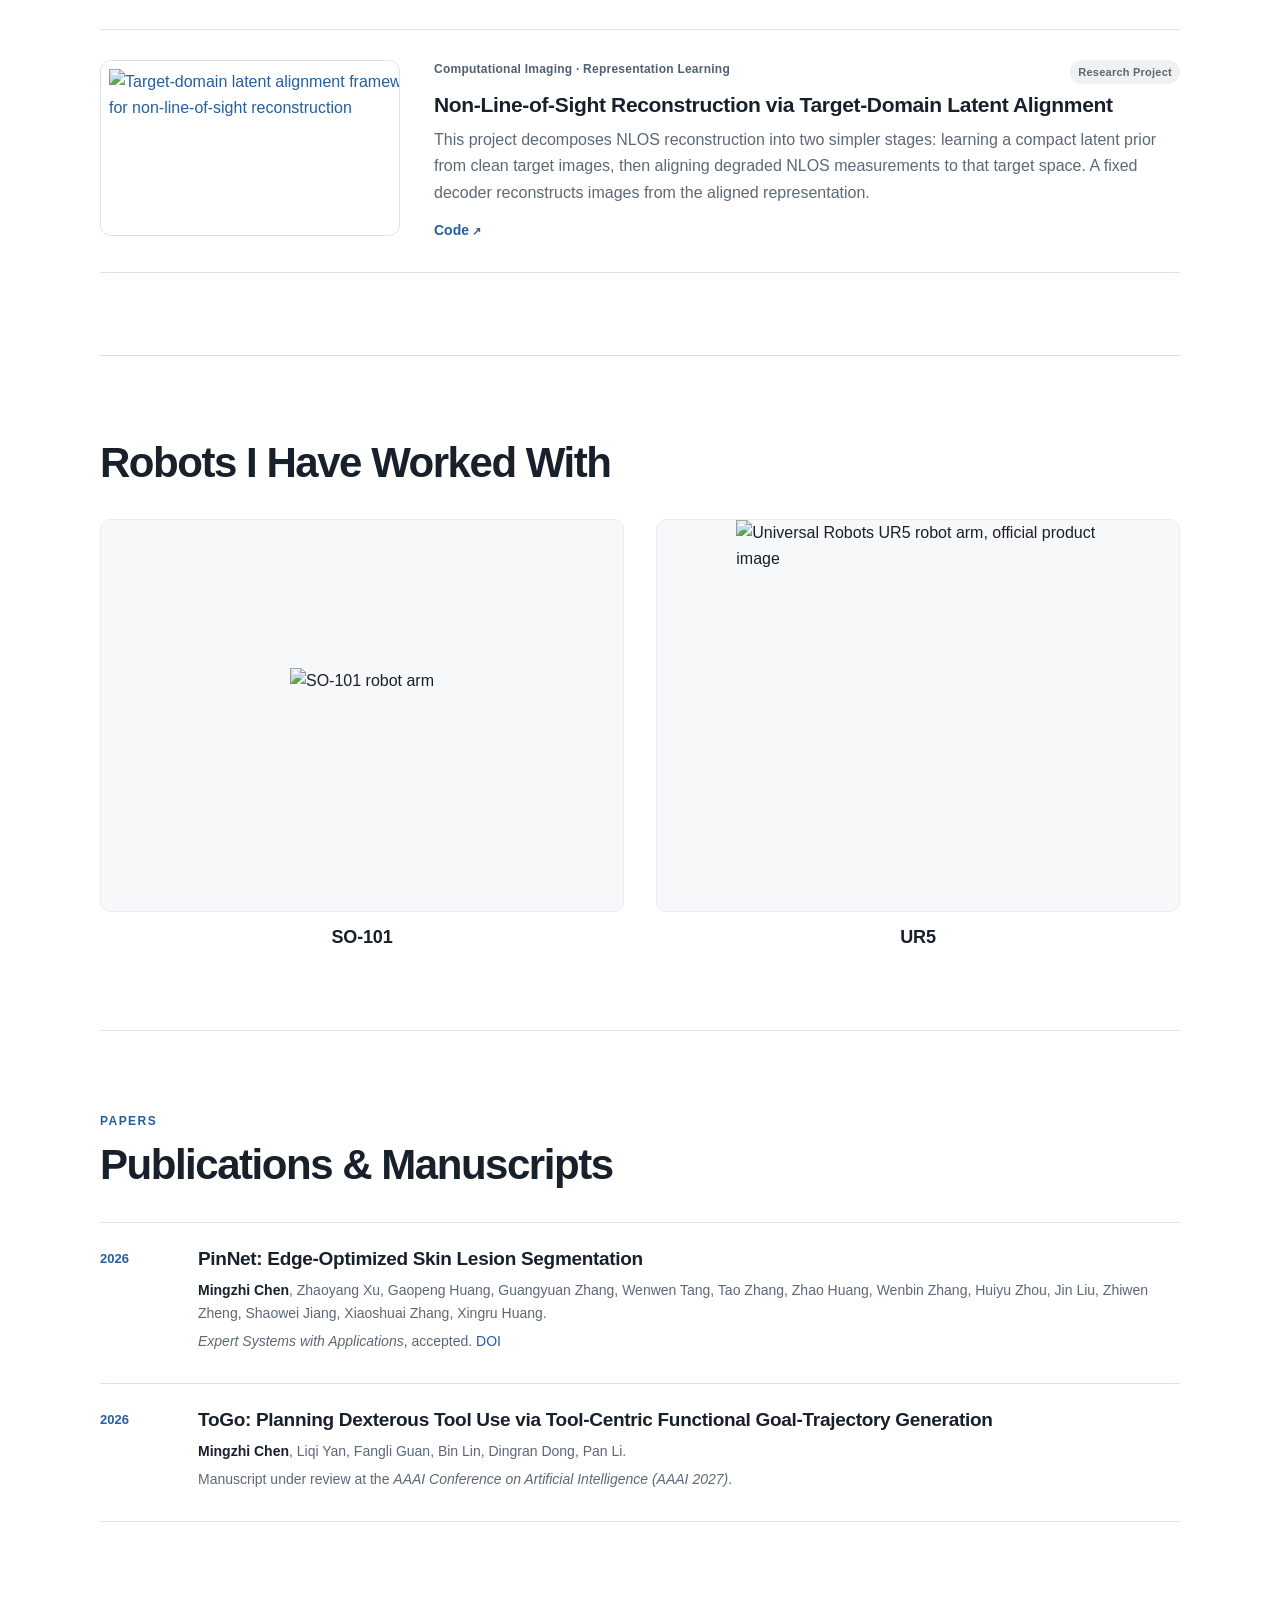
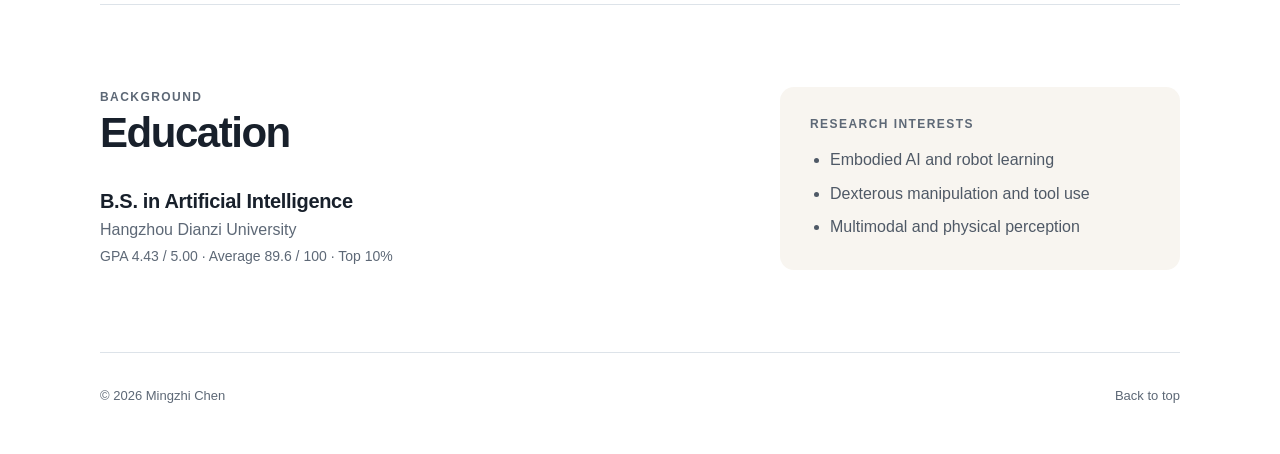
==== commit 35fbfd49: "Use official Universal Robots UR5 product image in robot gallery" ====
--- a/index.html
+++ b/index.html
@@ -135,7 +135,7 @@
         </article>
         <article class="robot-card">
           <div class="robot-photo">
-            <img loading="lazy" src="assets/ur5-photo.jpg" alt="UR5 robot arm in the lab" width="480" height="398">
+            <img loading="lazy" src="https://www.universal-robots.com/media/1003684/ur5-a-highly-flexible-robot-arm-big.png" alt="Universal Robots UR5 robot arm, official product image" width="370" height="398">
           </div>
           <div class="robot-card-footer">
             <h3>UR5</h3>
--- a/style.css
+++ b/style.css
@@ -102,14 +102,32 @@
 .news-item time { color: var(--muted); font-size: 14px; font-variant-numeric: tabular-nums; }
 .news-item p { margin: 0; }
 
-.robot-grid { display: grid; grid-template-columns: repeat(2, minmax(0, 1fr)); gap: 26px; }
-.robot-card { min-width: 0; border: 1px solid var(--line); border-radius: 12px; overflow: hidden; background: #fff; }
-.robot-photo { display: grid; place-items: center; height: 270px; padding: 20px; background: var(--soft); }
-.robot-photo img { width: 100%; height: 100%; object-fit: contain; }
-.robot-card-footer { display: flex; flex-wrap: wrap; justify-content: space-between; align-items: baseline; gap: 4px 15px; padding: 14px 18px 16px; }
-.robot-card-footer h3 { margin: 0; font-size: 20px; }
-.robot-credit { color: var(--muted); font-size: 11px; }
-.robot-credit:hover { color: var(--accent); }
+/* An image-first academic gallery: photographs retain their native framing. */
+.robot-section .section-title { margin-bottom: 30px; }
+.robot-grid { display: grid; grid-template-columns: repeat(2, minmax(0, 1fr)); gap: 32px; }
+.robot-card { min-width: 0; margin: 0; }
+.robot-photo {
+  display: flex;
+  align-items: center;
+  justify-content: center;
+  width: 100%;
+  aspect-ratio: 4 / 3;
+  overflow: hidden;
+  border: 1px solid #e9edf1;
+  border-radius: 10px;
+  background: #f7f8fa;
+}
+.robot-photo img {
+  display: block;
+  width: auto;
+  height: auto;
+  max-width: 100%;
+  max-height: 100%;
+  object-fit: contain;
+  object-position: center;
+}
+.robot-card-footer { padding: 15px 0 0; text-align: center; }
+.robot-card-footer h3 { margin: 0; color: var(--ink); font-size: 18px; font-weight: 650; letter-spacing: -.01em; }
 
 .research-row {
   display: grid;
@@ -197,8 +215,7 @@
   h1 { font-size: 48px; }
   .section { padding-block: 60px; }
   .compact-section, .background-section { grid-template-columns: 1fr; gap: 30px; }
-  .robot-grid { grid-template-columns: 1fr; gap: 18px; }
-  .robot-photo { height: 240px; }
+  .robot-grid { grid-template-columns: 1fr; gap: 30px; }
   .research-row { grid-template-columns: 1fr; gap: 22px; }
   .research-media { width: 100%; height: 190px; }
   .research-body h3 { font-size: 20px; }
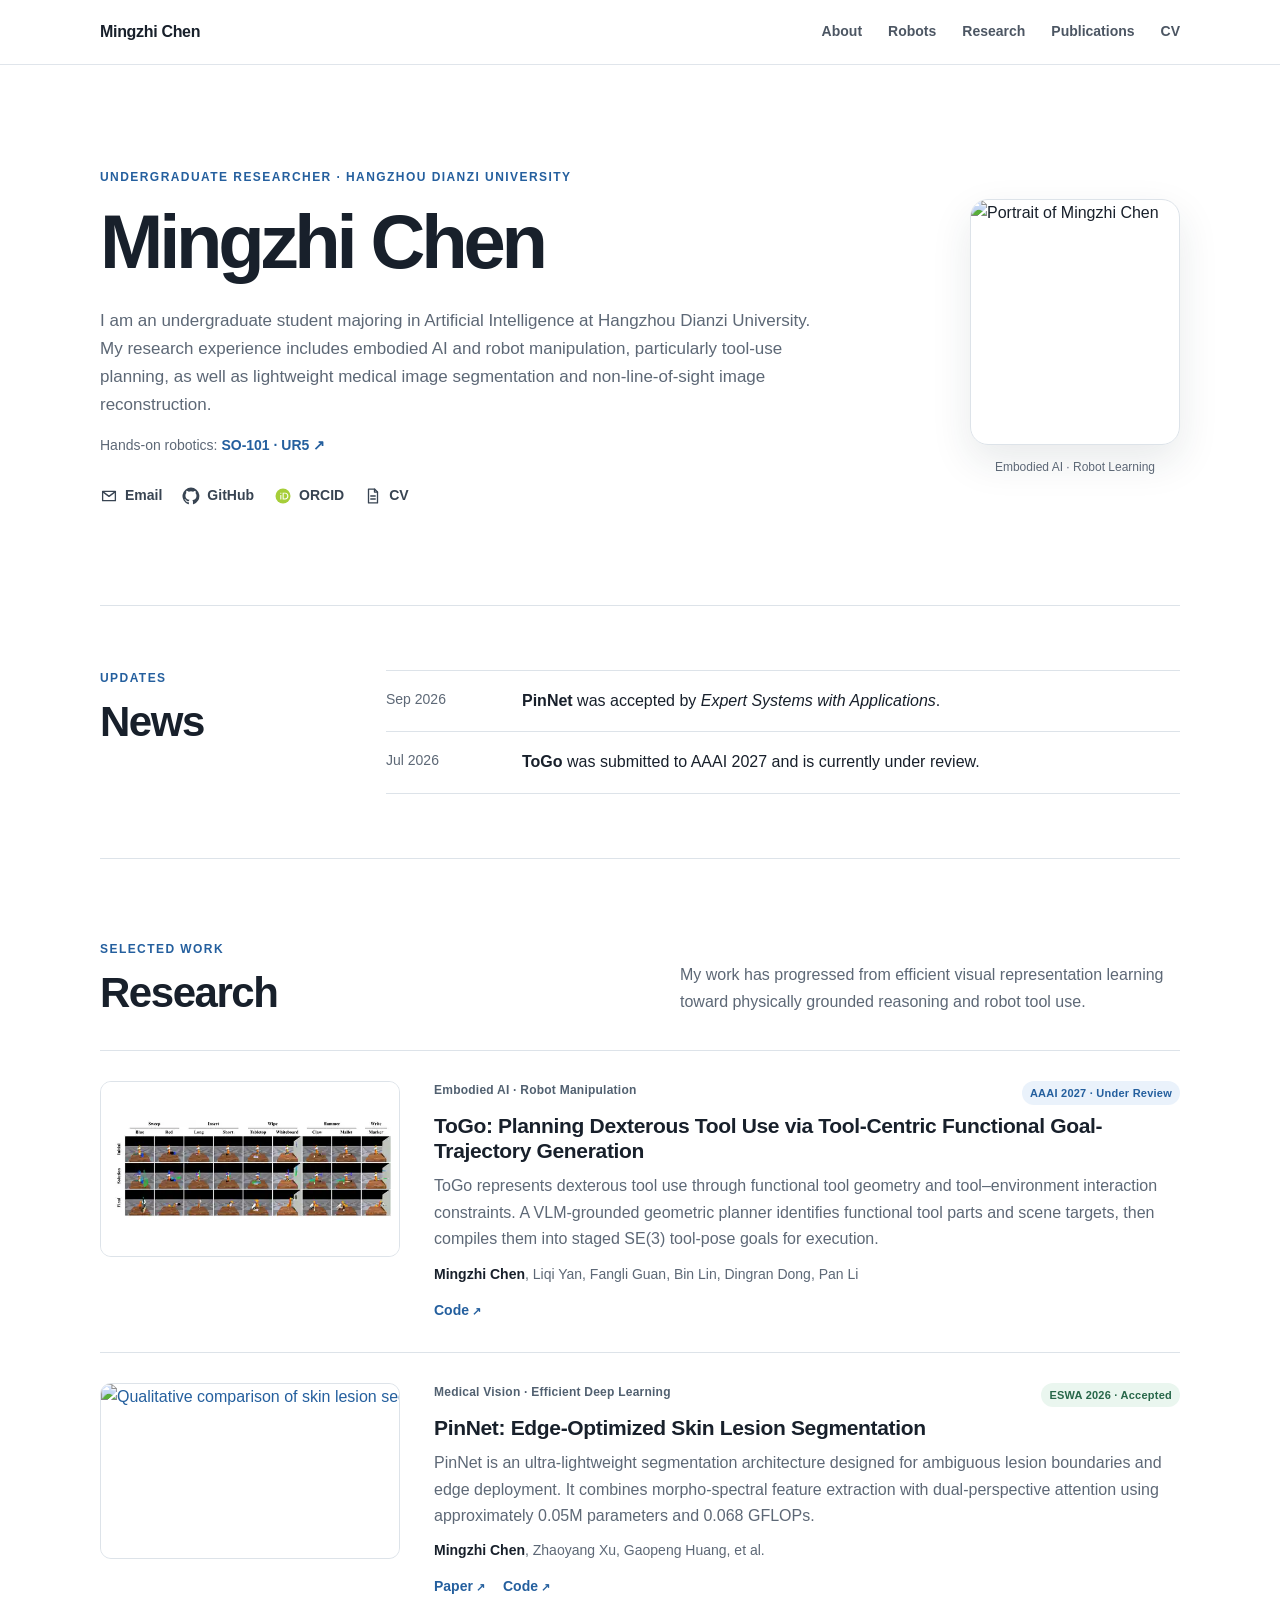
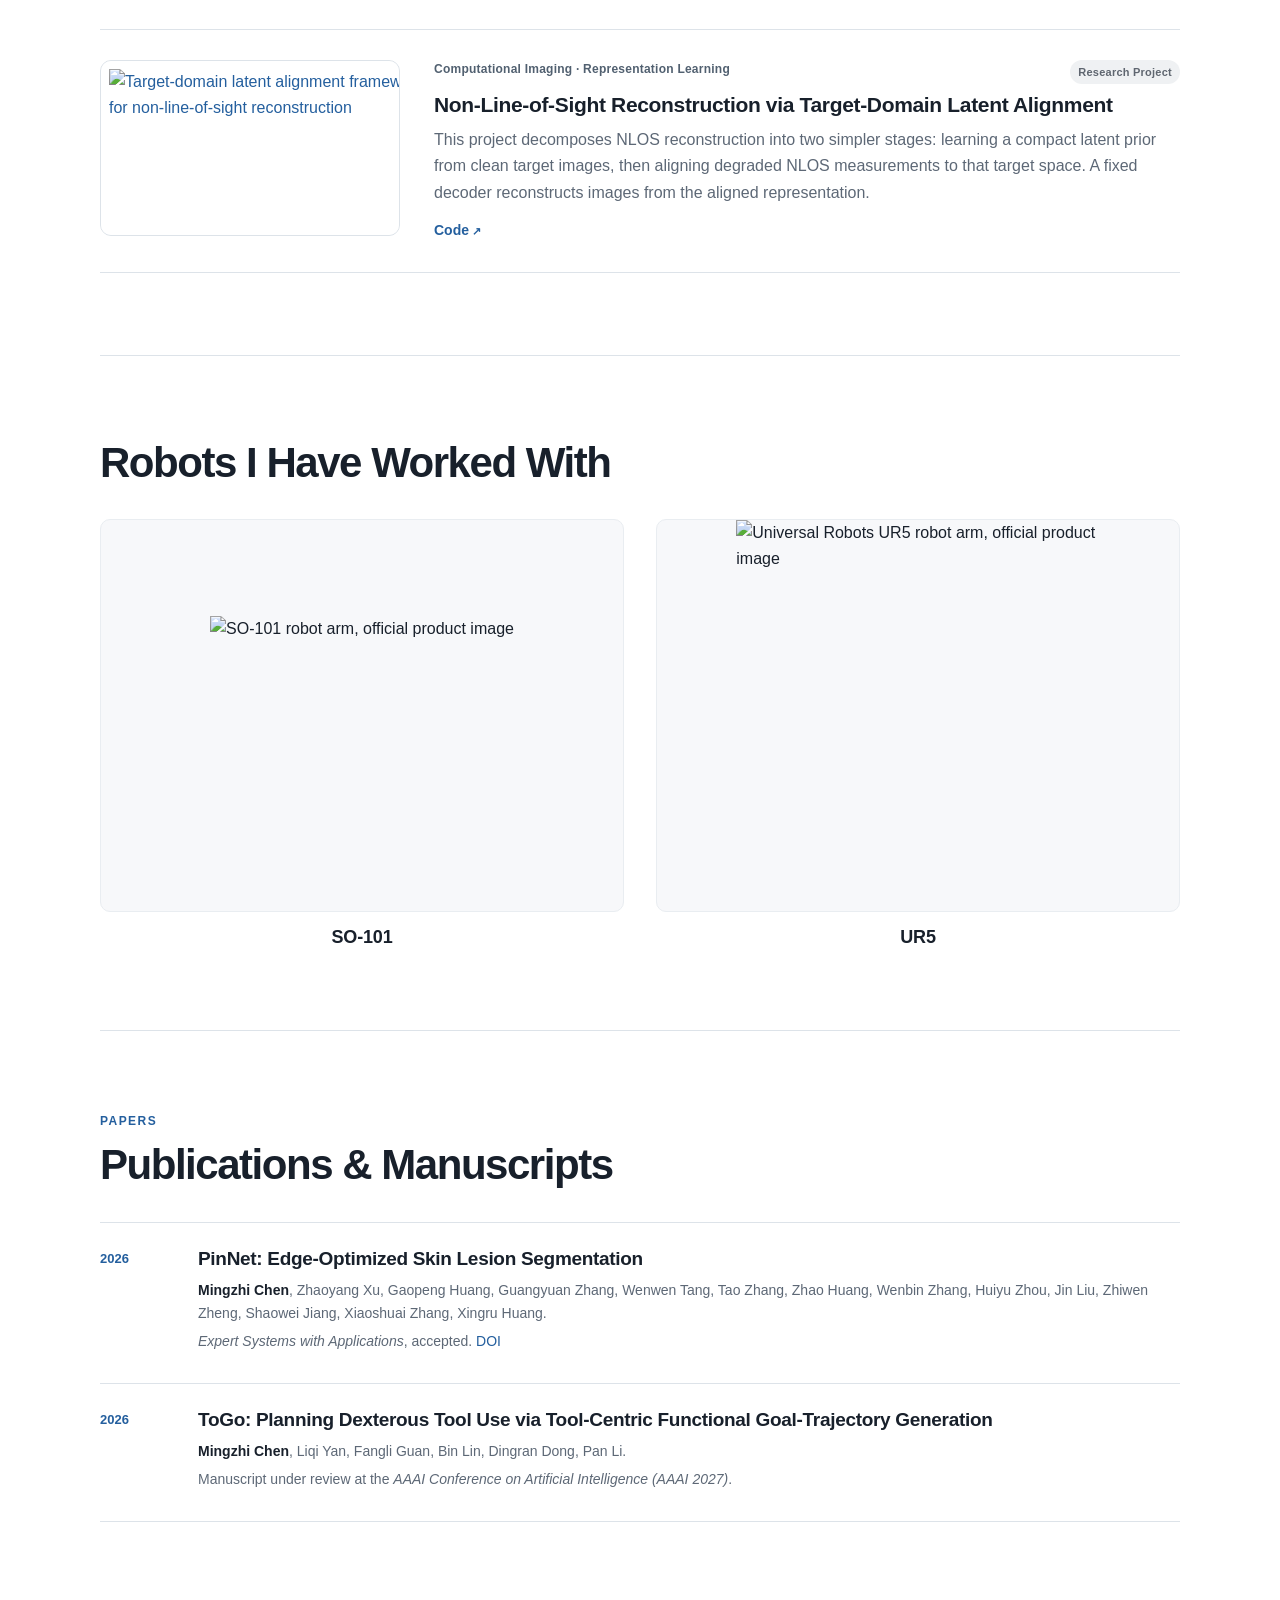
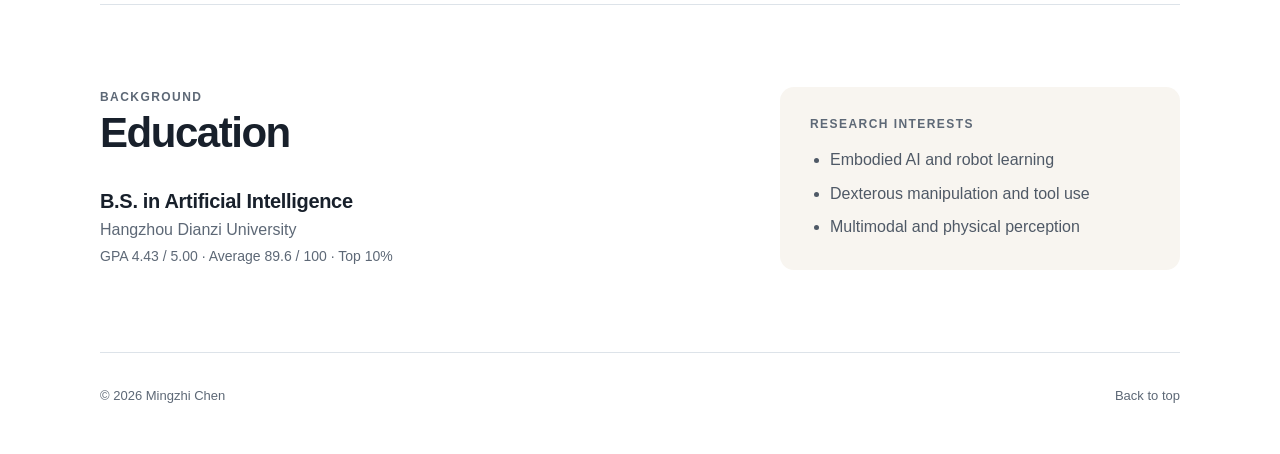
==== commit 33629724: "Clarify gallery photos are official product images" ====
--- a/index.html
+++ b/index.html
@@ -127,7 +127,7 @@
       <div class="robot-grid">
         <article class="robot-card">
           <div class="robot-photo">
-            <img loading="lazy" src="https://raw.githubusercontent.com/TheRobotStudio/SO-ARM100/main/media/SO101_Follower.webp" alt="SO-101 robot arm" width="520" height="340">
+            <img loading="lazy" src="https://raw.githubusercontent.com/TheRobotStudio/SO-ARM100/main/media/SO101_Follower.webp" alt="SO-101 robot arm, official product image" width="520" height="340">
           </div>
           <div class="robot-card-footer">
             <h3>SO-101</h3>
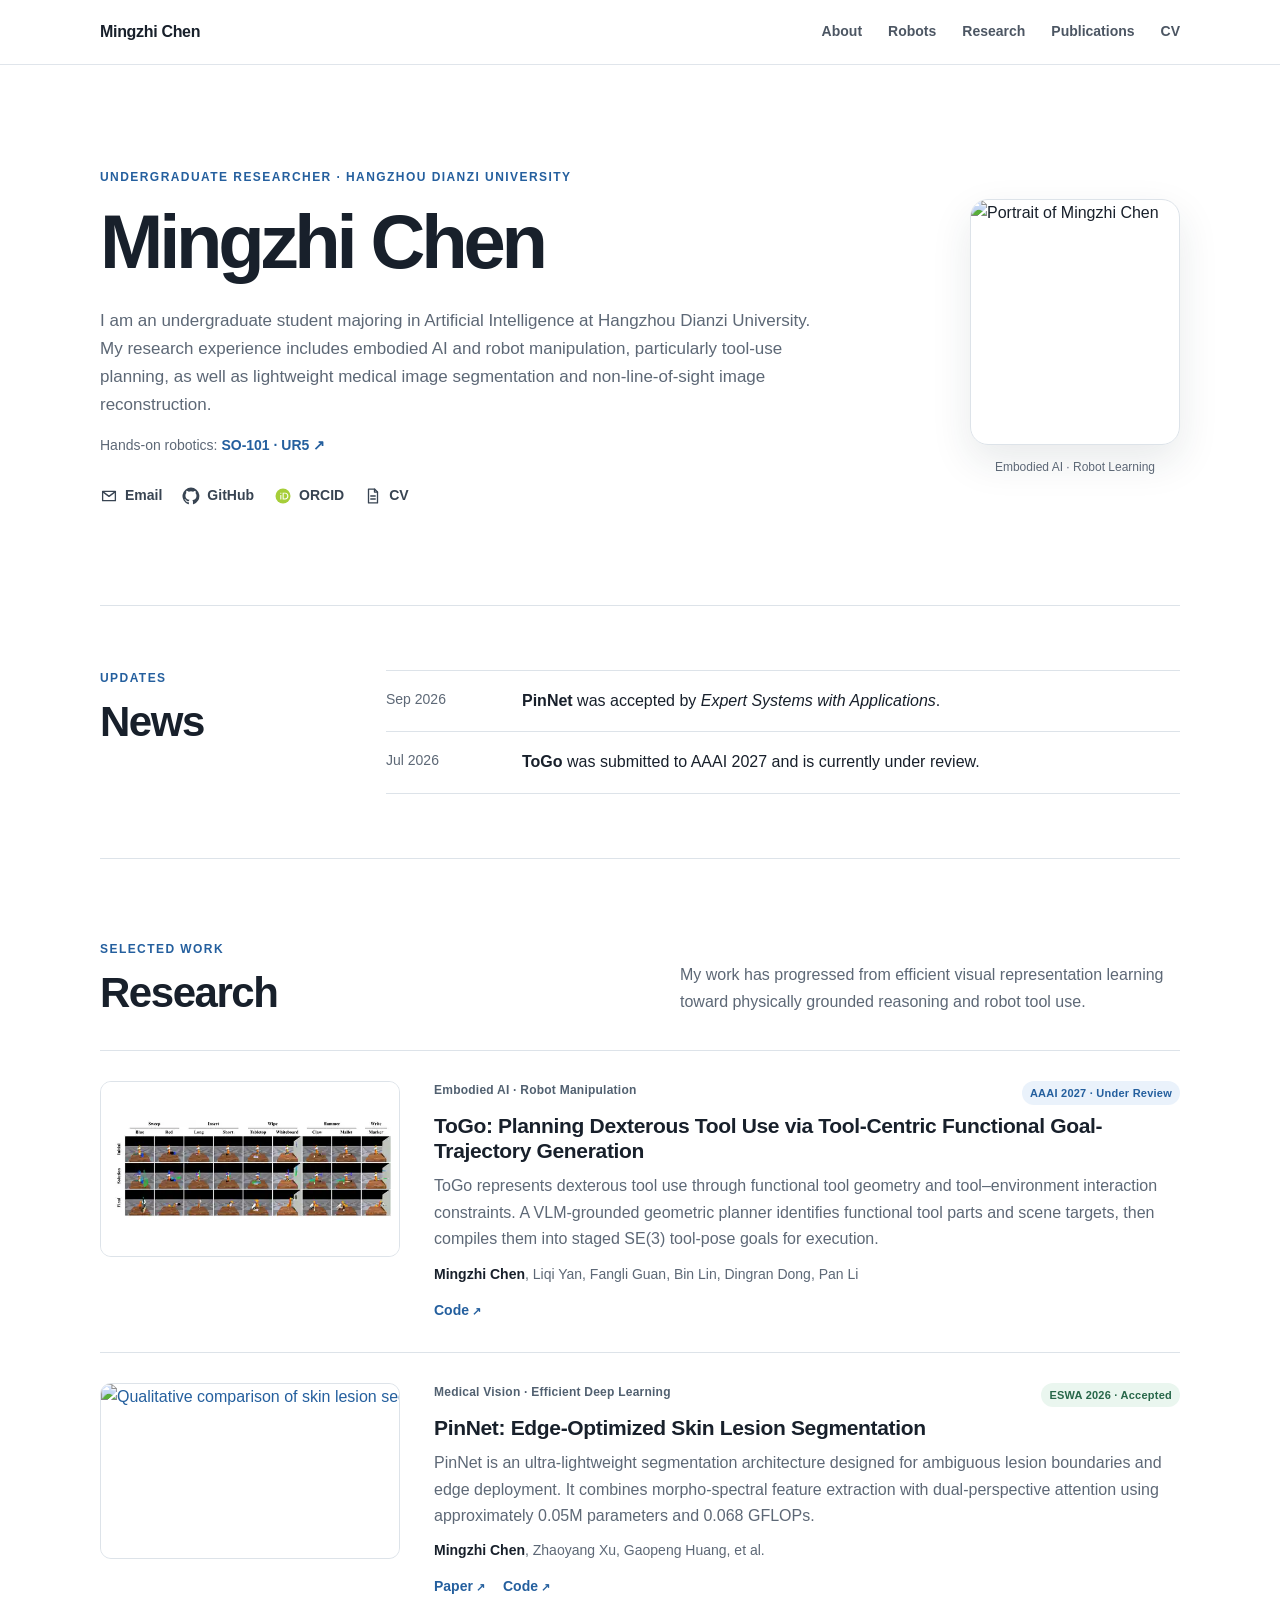
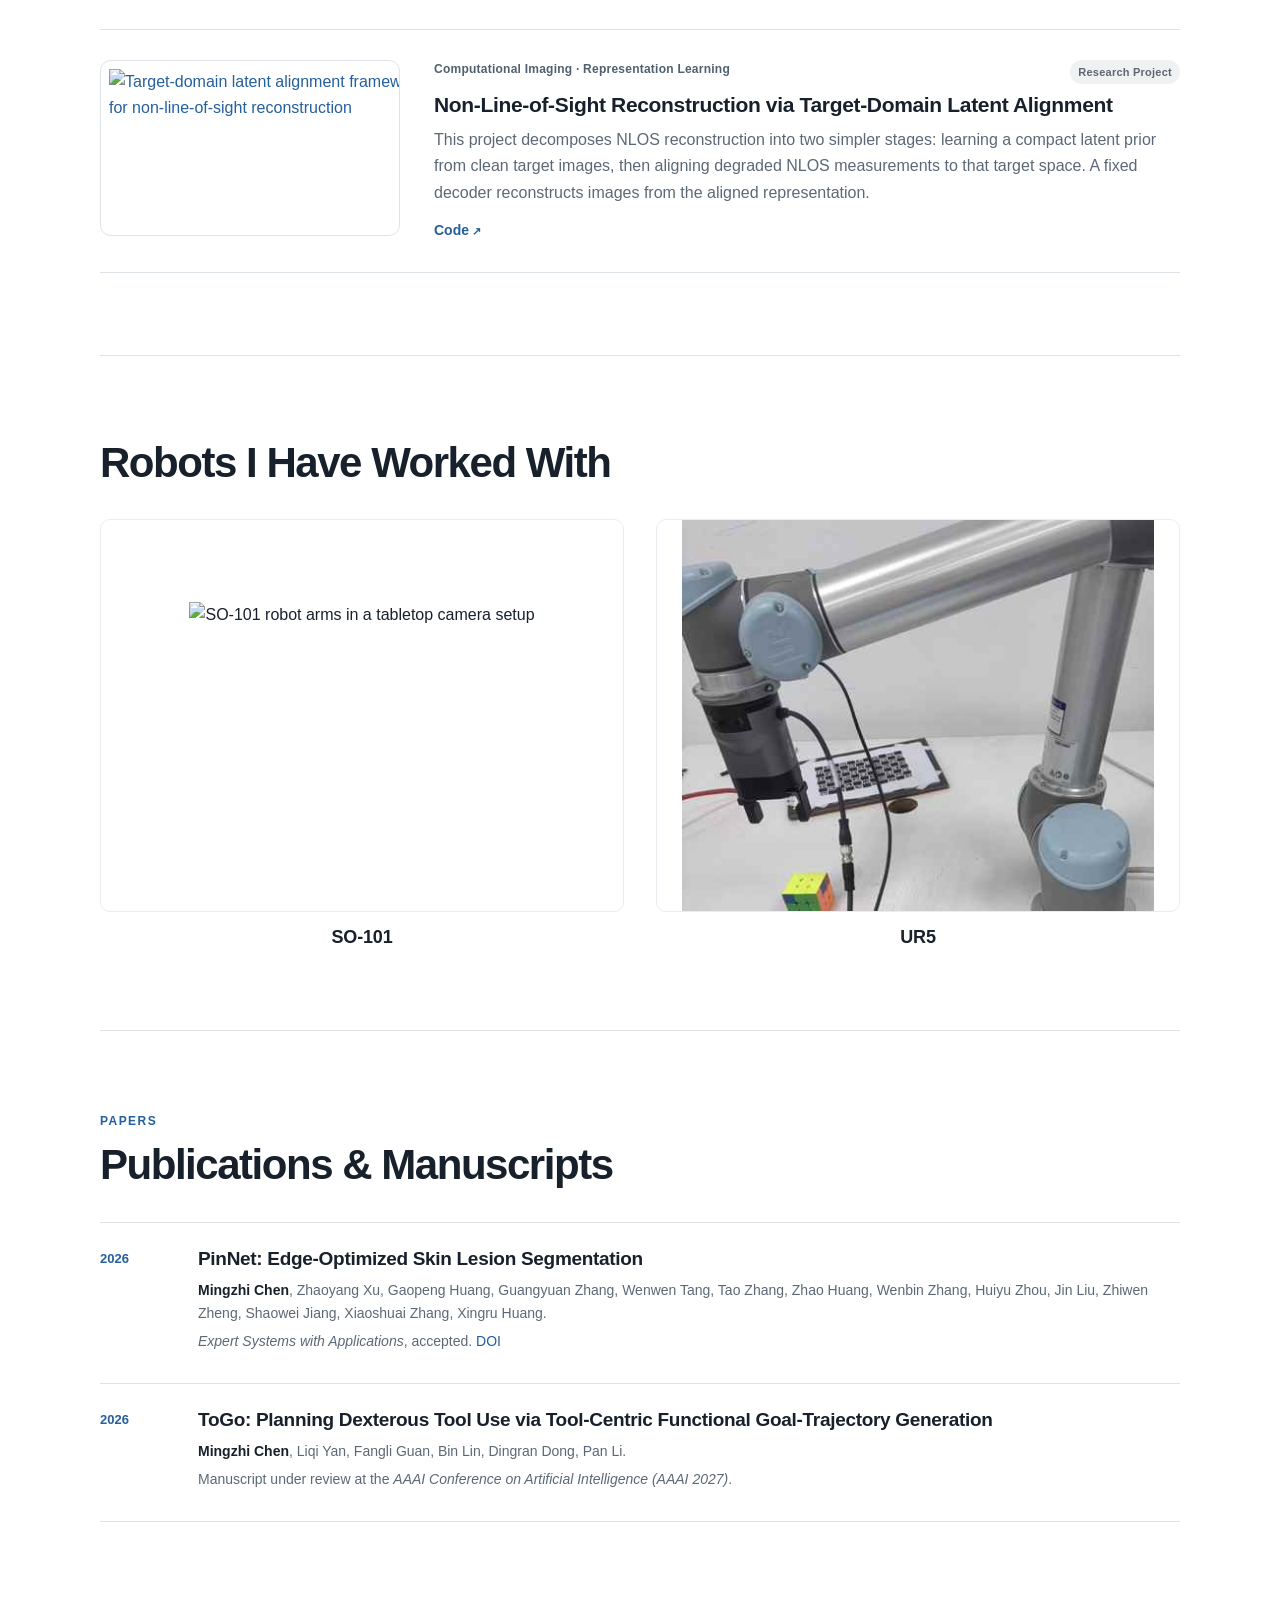
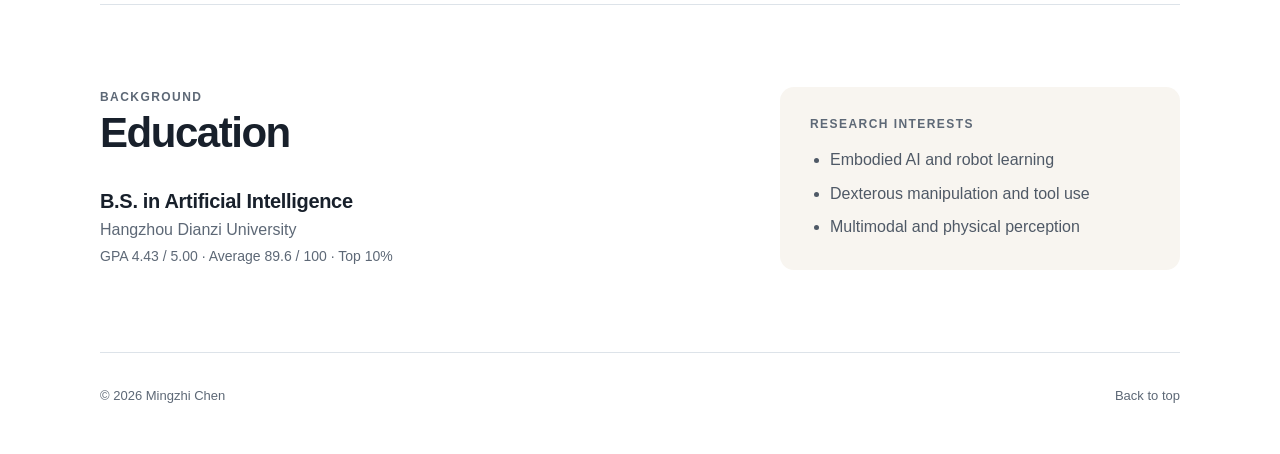
==== commit 43bd59d0: "Use real-scene robot imagery in compact platform gallery" ====
--- a/index.html
+++ b/index.html
@@ -127,7 +127,7 @@
       <div class="robot-grid">
         <article class="robot-card">
           <div class="robot-photo">
-            <img loading="lazy" src="https://raw.githubusercontent.com/TheRobotStudio/SO-ARM100/main/media/SO101_Follower.webp" alt="SO-101 robot arm, official product image" width="520" height="340">
+            <img loading="lazy" src="https://raw.githubusercontent.com/TheRobotStudio/SO-ARM100/main/media/overhead_cam_two_followers.png" alt="SO-101 robot arms in a tabletop camera setup" width="520" height="340">
           </div>
           <div class="robot-card-footer">
             <h3>SO-101</h3>
@@ -135,7 +135,7 @@
         </article>
         <article class="robot-card">
           <div class="robot-photo">
-            <img loading="lazy" src="https://www.universal-robots.com/media/1003684/ur5-a-highly-flexible-robot-arm-big.png" alt="Universal Robots UR5 robot arm, official product image" width="370" height="398">
+            <img loading="lazy" src="assets/ur5-photo.jpg" alt="UR5 robot arm in the lab" width="480" height="398">
           </div>
           <div class="robot-card-footer">
             <h3>UR5</h3>
--- a/style.css
+++ b/style.css
@@ -115,7 +115,7 @@
   overflow: hidden;
   border: 1px solid #e9edf1;
   border-radius: 10px;
-  background: #f7f8fa;
+  background: #fff;
 }
 .robot-photo img {
   display: block;
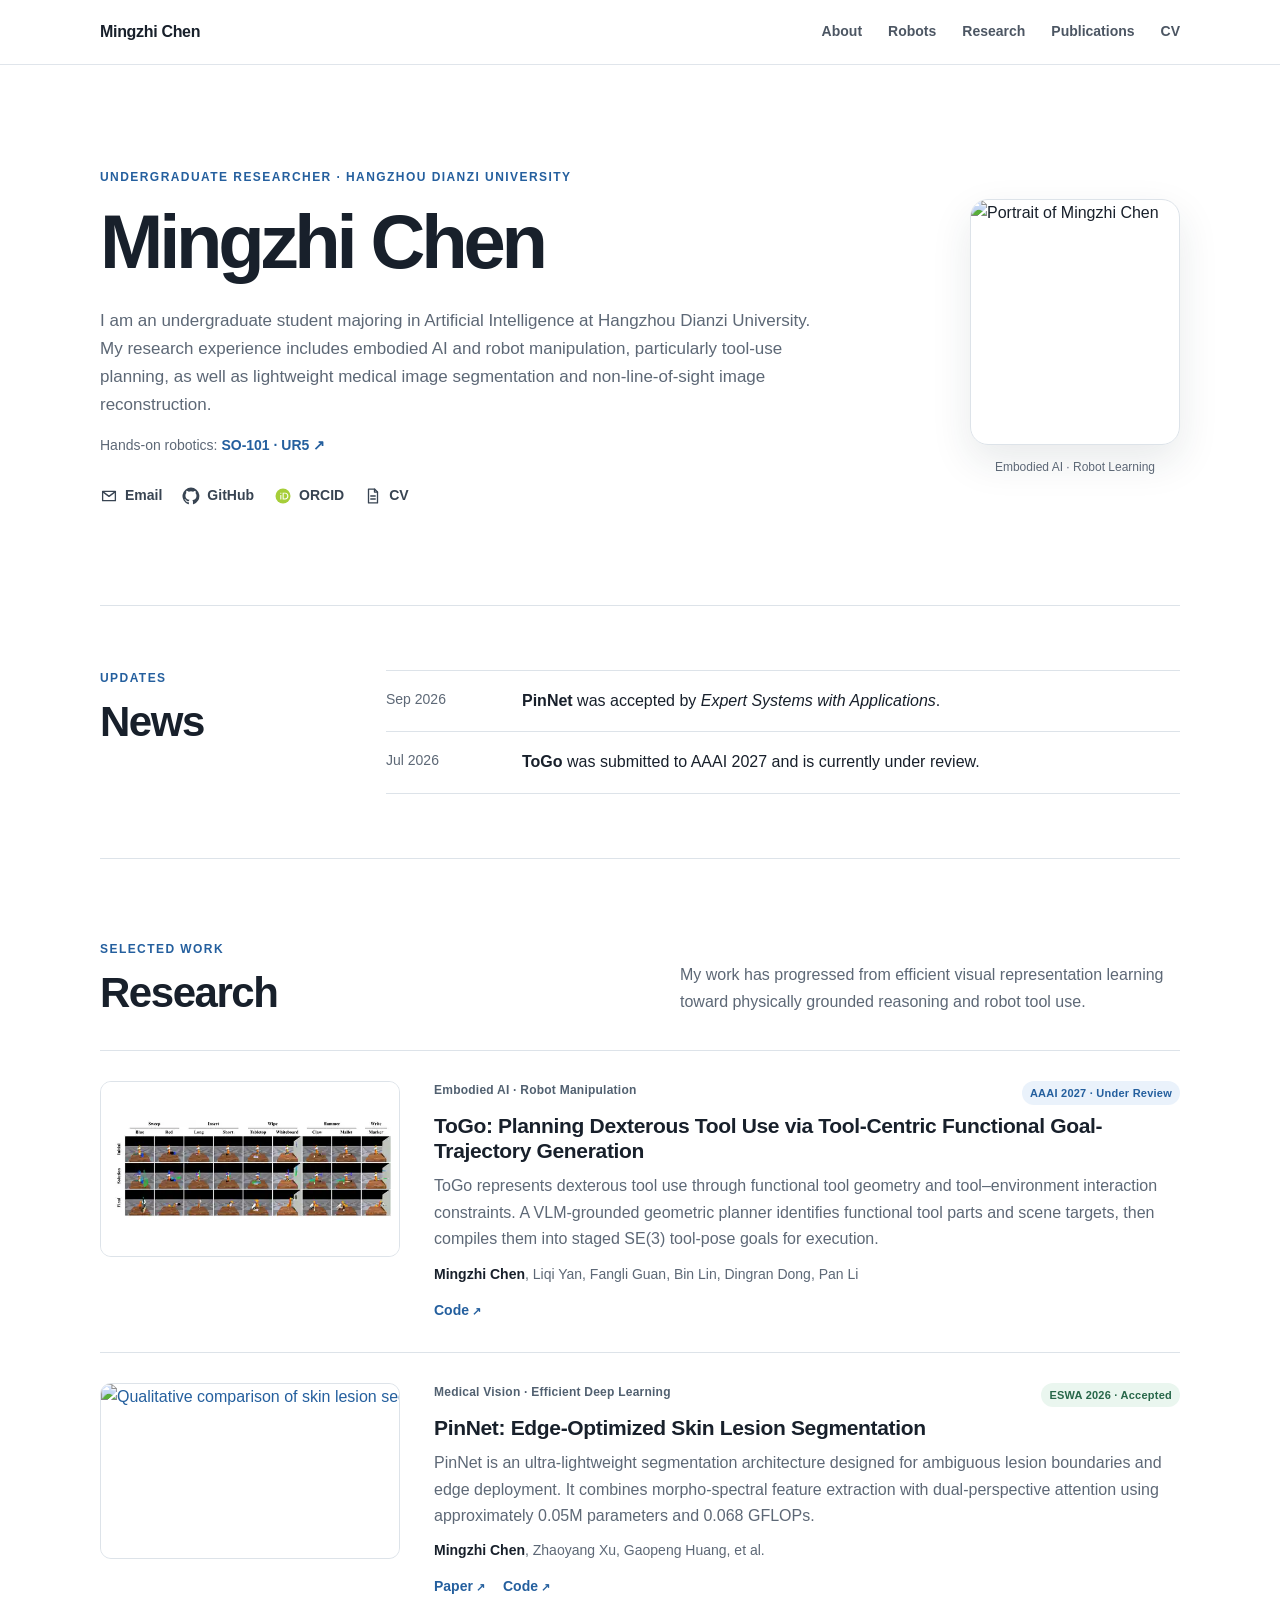
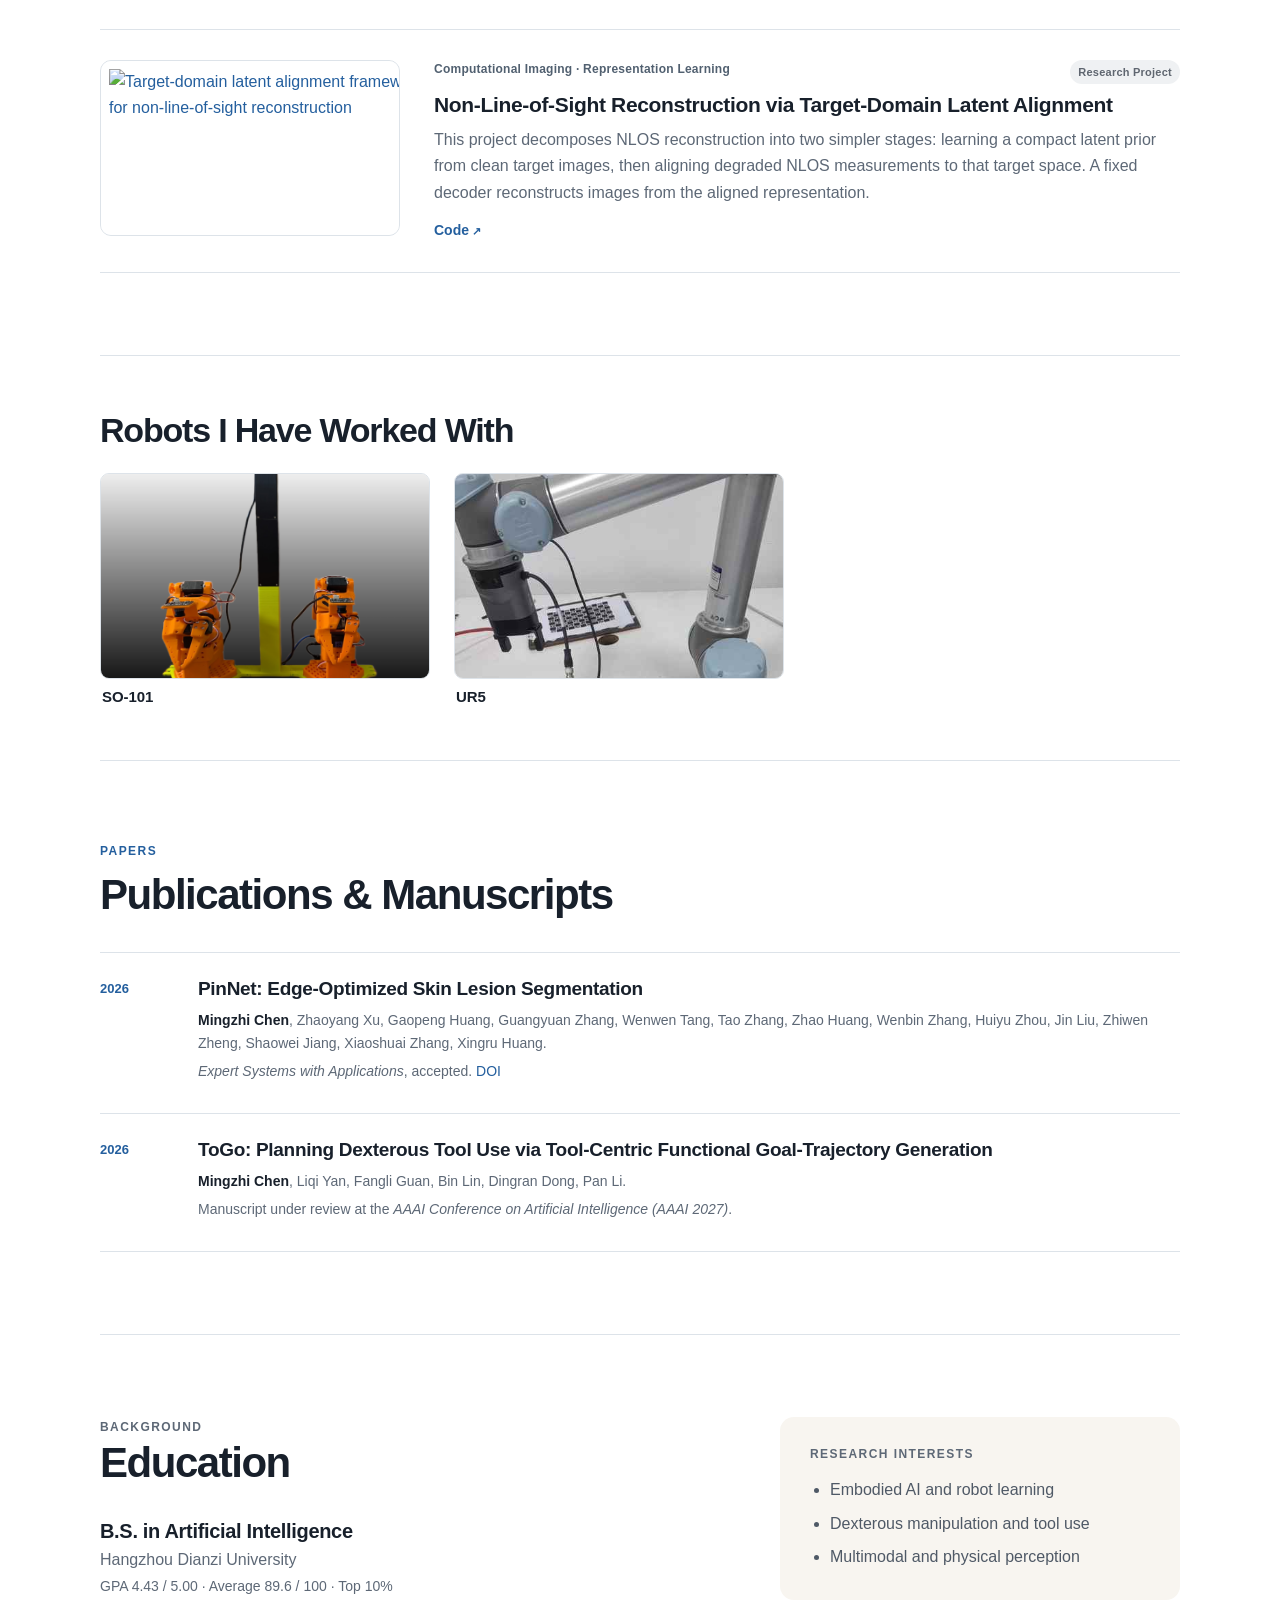
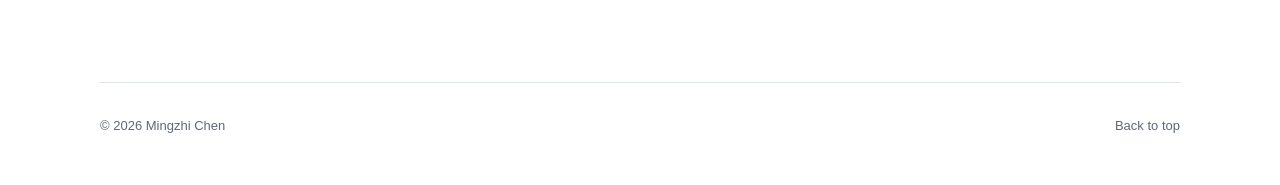
==== commit 8d7f9cf7: "Serve SO-101 image locally to prevent missing gallery photos" ====
--- a/index.html
+++ b/index.html
@@ -127,7 +127,7 @@
       <div class="robot-grid">
         <article class="robot-card">
           <div class="robot-photo">
-            <img loading="lazy" src="https://raw.githubusercontent.com/TheRobotStudio/SO-ARM100/main/media/overhead_cam_two_followers.png" alt="SO-101 robot arms in a tabletop camera setup" width="520" height="340">
+            <img loading="lazy" src="assets/so101-lab.png" alt="SO-101 robot arms in a tabletop camera setup" width="520" height="340">
           </div>
           <div class="robot-card-footer">
             <h3>SO-101</h3>
--- a/style.css
+++ b/style.css
@@ -102,32 +102,42 @@
 .news-item time { color: var(--muted); font-size: 14px; font-variant-numeric: tabular-nums; }
 .news-item p { margin: 0; }
 
-/* An image-first academic gallery: photographs retain their native framing. */
-.robot-section .section-title { margin-bottom: 30px; }
-.robot-grid { display: grid; grid-template-columns: repeat(2, minmax(0, 1fr)); gap: 32px; }
+/* Compact supporting gallery for hands-on robot platforms. */
+.robot-section { padding-block: 54px; }
+.robot-section .section-title { margin-bottom: 22px; }
+.robot-section .section-title h2 { font-size: clamp(26px, 3vw, 34px); }
+.robot-grid {
+  display: grid;
+  grid-template-columns: repeat(2, minmax(0, 330px));
+  justify-content: start;
+  gap: 24px;
+}
 .robot-card { min-width: 0; margin: 0; }
 .robot-photo {
-  display: flex;
-  align-items: center;
-  justify-content: center;
   width: 100%;
-  aspect-ratio: 4 / 3;
+  aspect-ratio: 16 / 10;
   overflow: hidden;
-  border: 1px solid #e9edf1;
-  border-radius: 10px;
-  background: #fff;
+  border: 1px solid var(--line);
+  border-radius: 9px;
+  background: var(--soft);
 }
 .robot-photo img {
   display: block;
-  width: auto;
-  height: auto;
-  max-width: 100%;
-  max-height: 100%;
-  object-fit: contain;
+  width: 100%;
+  height: 100%;
+  object-fit: cover;
   object-position: center;
 }
-.robot-card-footer { padding: 15px 0 0; text-align: center; }
-.robot-card-footer h3 { margin: 0; color: var(--ink); font-size: 18px; font-weight: 650; letter-spacing: -.01em; }
+.robot-card:first-child .robot-photo img { object-position: center 46%; }
+.robot-card:nth-child(2) .robot-photo img { object-position: center 48%; }
+.robot-card-footer { padding: 9px 2px 0; text-align: left; }
+.robot-card-footer h3 {
+  margin: 0;
+  color: var(--ink);
+  font-size: 15px;
+  font-weight: 650;
+  letter-spacing: -.005em;
+}
 
 .research-row {
   display: grid;
@@ -215,7 +225,7 @@
   h1 { font-size: 48px; }
   .section { padding-block: 60px; }
   .compact-section, .background-section { grid-template-columns: 1fr; gap: 30px; }
-  .robot-grid { grid-template-columns: 1fr; gap: 30px; }
+  .robot-grid { grid-template-columns: 1fr; gap: 24px; }\n  .robot-section { padding-block: 46px; }
   .research-row { grid-template-columns: 1fr; gap: 22px; }
   .research-media { width: 100%; height: 190px; }
   .research-body h3 { font-size: 20px; }
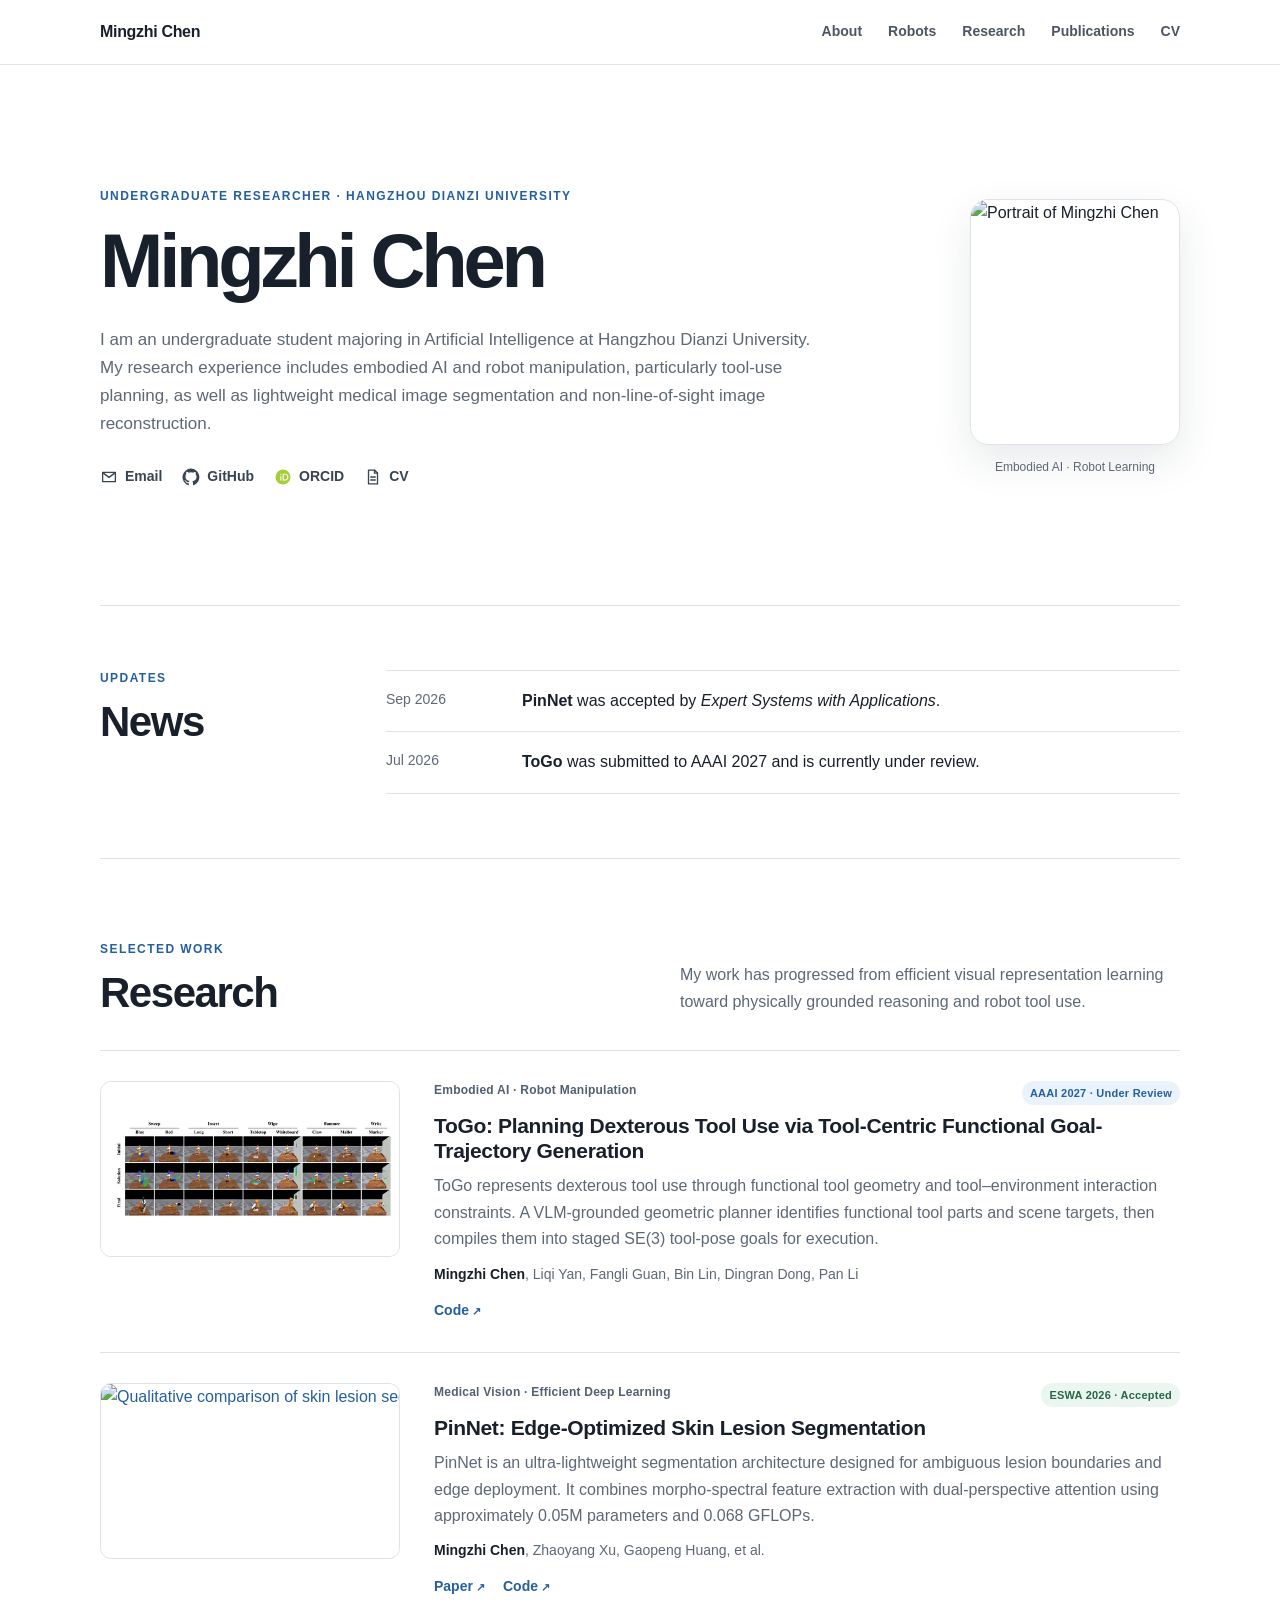
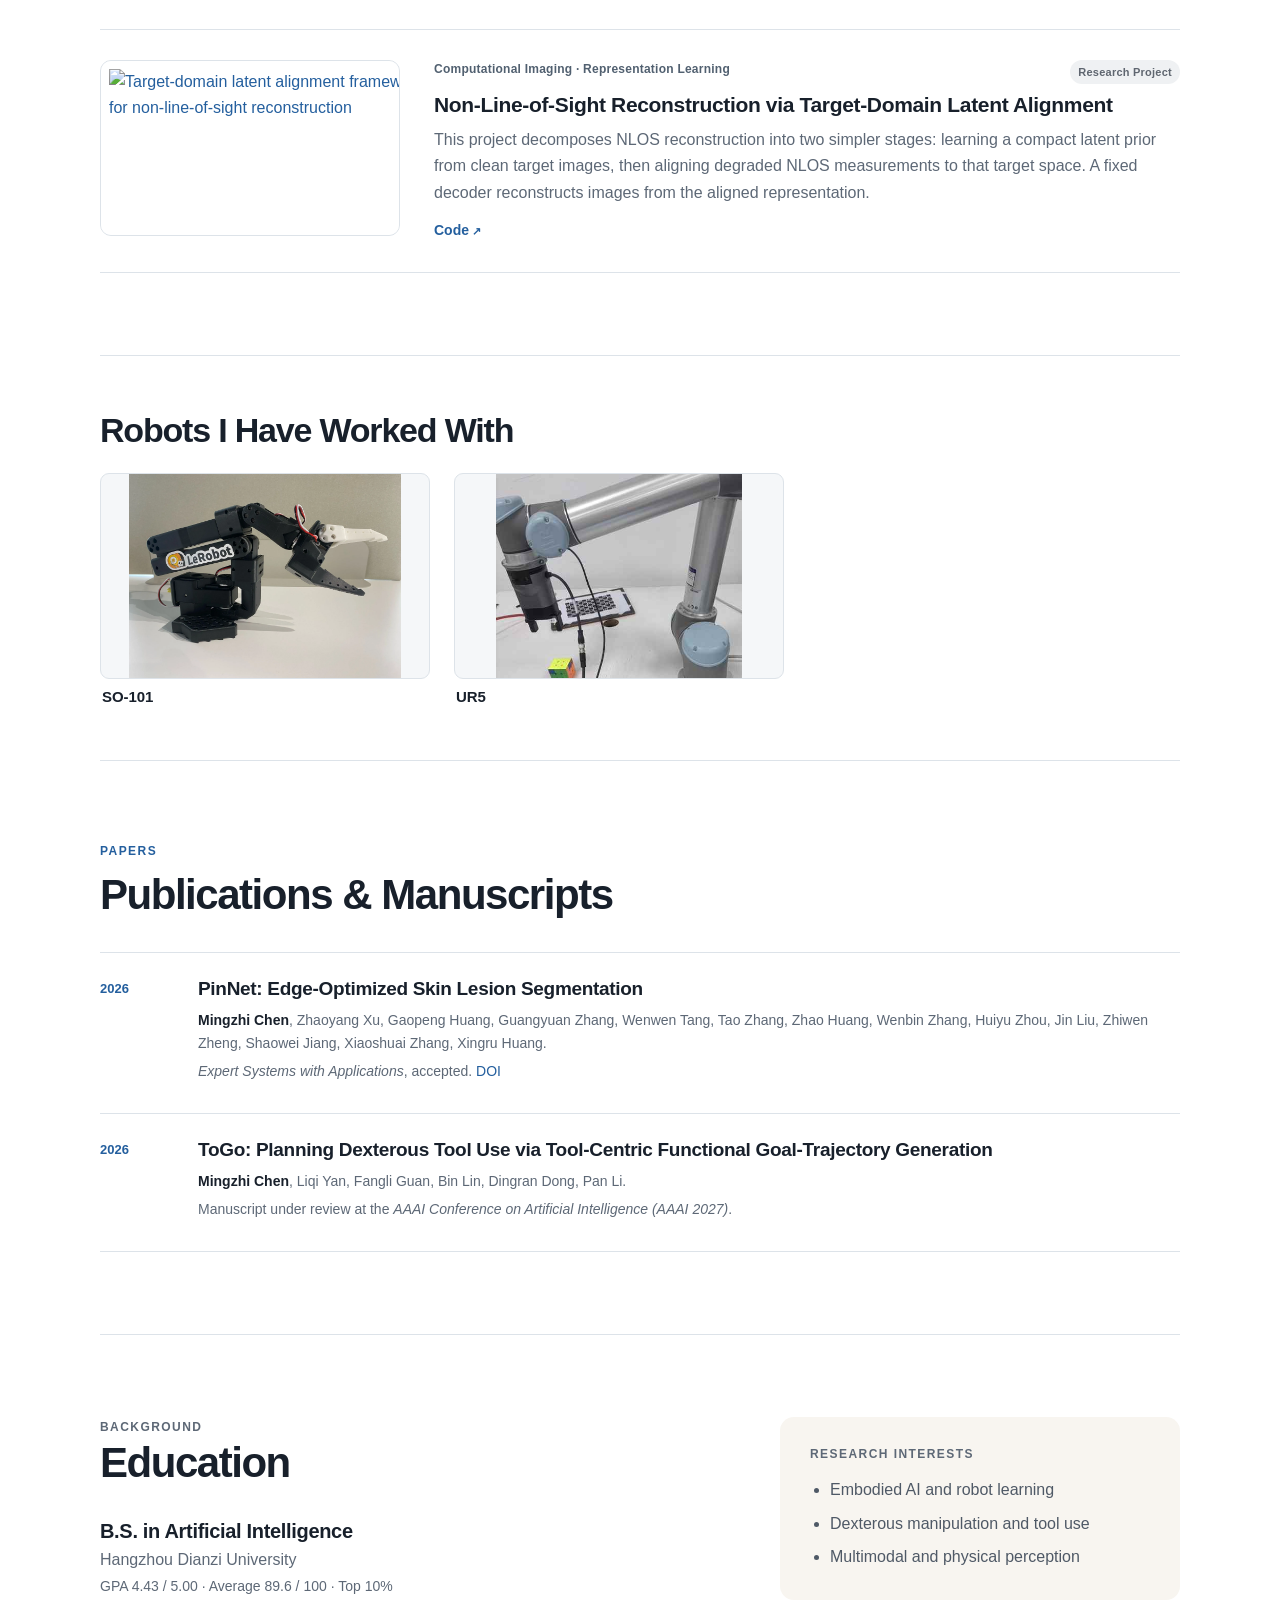
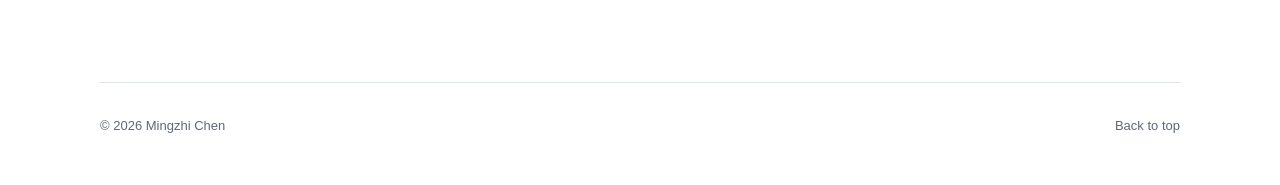
==== commit 6e8b1c66: "Restore original SO-101 image and remove hero robotics link" ====
--- a/index.html
+++ b/index.html
@@ -28,7 +28,6 @@
         <p class="eyebrow">Undergraduate Researcher · Hangzhou Dianzi University</p>
         <h1>Mingzhi Chen</h1>
         <p class="bio">I am an undergraduate student majoring in Artificial Intelligence at Hangzhou Dianzi University. My research experience includes embodied AI and robot manipulation, particularly tool-use planning, as well as lightweight medical image segmentation and non-line-of-sight image reconstruction.</p>
-        <p class="robot-highlight">Hands-on robotics: <a href="#platforms">SO-101 · UR5 ↗</a></p>
         <div class="profile-links" aria-label="Profile links">
           <a href="mailto:MZChen798@gmail.com" aria-label="Email Mingzhi Chen">
             <svg viewBox="0 0 24 24" aria-hidden="true"><path d="M3.5 5.75h17v12.5h-17z"/><path d="m4 6.5 8 6 8-6"/></svg>
@@ -127,7 +126,7 @@
       <div class="robot-grid">
         <article class="robot-card">
           <div class="robot-photo">
-            <img loading="lazy" src="assets/so101-lab.png" alt="SO-101 robot arms in a tabletop camera setup" width="520" height="340">
+            <img loading="lazy" src="assets/so101-follower.webp" alt="SO-101 follower robot arm" width="520" height="340">
           </div>
           <div class="robot-card-footer">
             <h3>SO-101</h3>
--- a/style.css
+++ b/style.css
@@ -128,8 +128,8 @@
   object-fit: cover;
   object-position: center;
 }
-.robot-card:first-child .robot-photo img { object-position: center 46%; }
-.robot-card:nth-child(2) .robot-photo img { object-position: center 48%; }
+.robot-card:first-child .robot-photo img { object-fit: contain; object-position: center; }
+.robot-card:nth-child(2) .robot-photo img { object-fit: contain; object-position: center; }
 .robot-card-footer { padding: 9px 2px 0; text-align: left; }
 .robot-card-footer h3 {
   margin: 0;
@@ -225,7 +225,8 @@
   h1 { font-size: 48px; }
   .section { padding-block: 60px; }
   .compact-section, .background-section { grid-template-columns: 1fr; gap: 30px; }
-  .robot-grid { grid-template-columns: 1fr; gap: 24px; }\n  .robot-section { padding-block: 46px; }
+  .robot-grid { grid-template-columns: 1fr; gap: 24px; }
+  .robot-section { padding-block: 46px; }
   .research-row { grid-template-columns: 1fr; gap: 22px; }
   .research-media { width: 100%; height: 190px; }
   .research-body h3 { font-size: 20px; }
